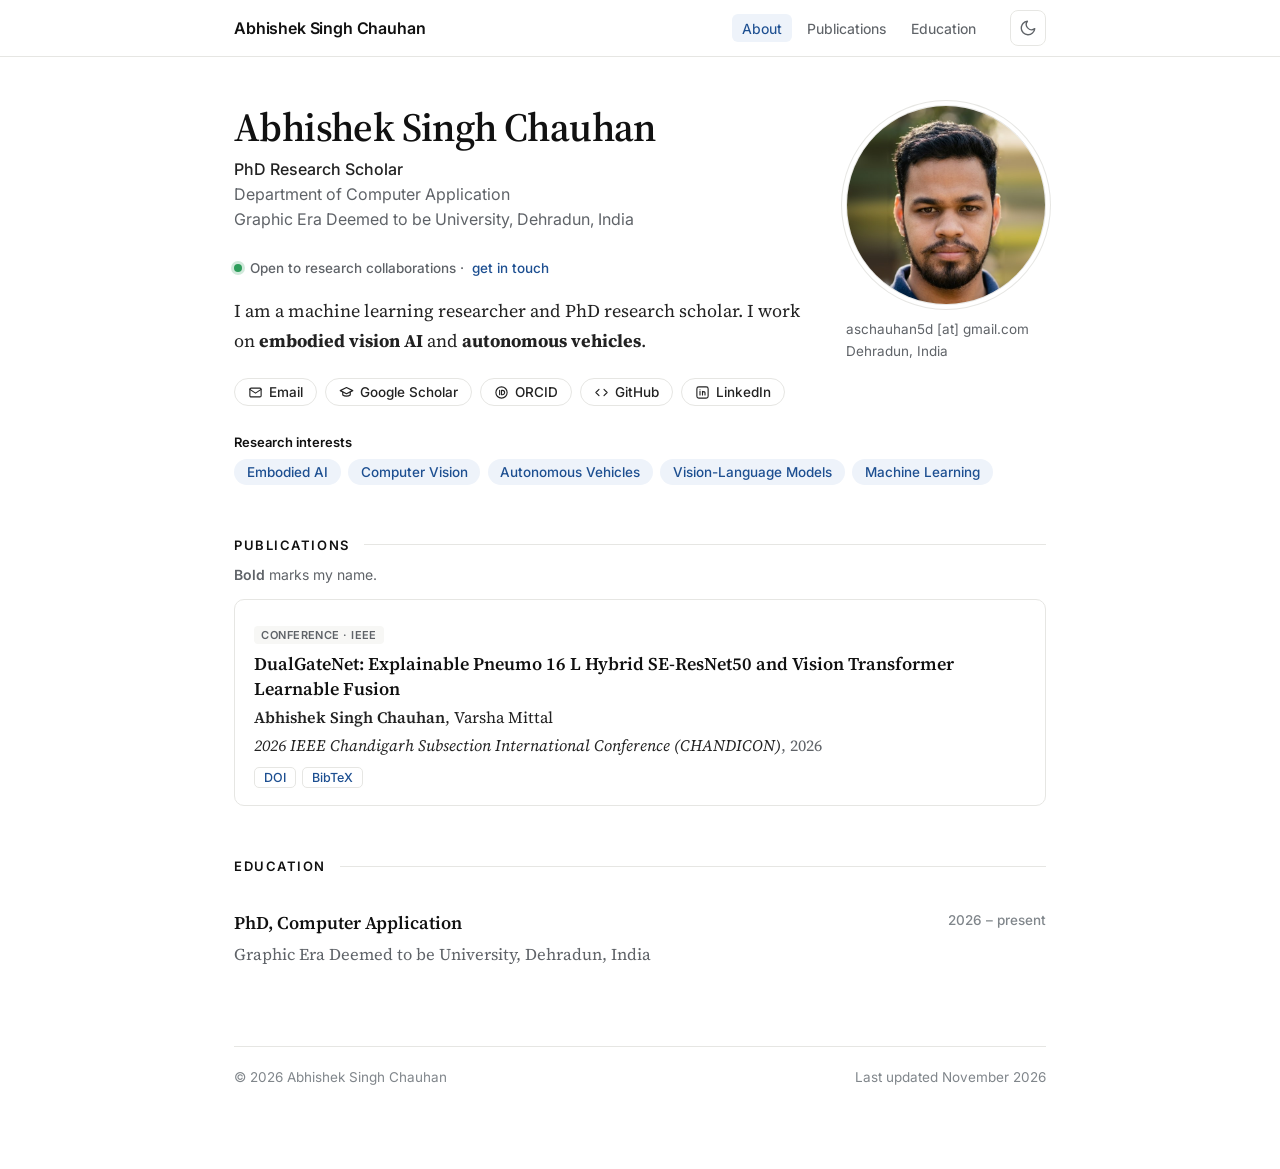
==== index.html @ 4e32f471 "Rebuild site" ====
<!DOCTYPE html>
<html lang="en">

<head>
  <meta charset="UTF-8" />
  <meta name="viewport" content="width=device-width, initial-scale=1.0" />
  <title>Abhishek Singh Chauhan — Machine Learning Researcher</title>
  <meta name="description"
    content="Abhishek Singh Chauhan is a research scholar and machine learning researcher at Graphic Era Deemed to be University, Dehradun, working on embodied vision AI and autonomous vehicles." />
  <meta name="author" content="Abhishek Singh Chauhan" />
  <link rel="canonical" href="https://aschauhan5d.github.io/" />
  <meta name="theme-color" content="#ffffff" media="(prefers-color-scheme: light)" />
  <meta name="theme-color" content="#121416" media="(prefers-color-scheme: dark)" />

  <meta property="og:type" content="profile" />
  <meta property="og:site_name" content="Abhishek Singh Chauhan" />
  <meta property="og:title" content="Abhishek Singh Chauhan — Machine Learning Researcher" />
  <meta property="og:description"
    content="Machine learning research on embodied vision AI and autonomous vehicles." />
  <meta property="og:url" content="https://aschauhan5d.github.io/" />
  <!-- OG_IMAGE:START --><meta property="og:image" content="https://aschauhan5d.github.io/assets/photo.jpg" /><!-- OG_IMAGE:END -->
  <meta name="twitter:card" content="summary" />

  <link rel="icon" href="assets/favicon.svg" type="image/svg+xml" />
  <link rel="preconnect" href="https://fonts.googleapis.com" />
  <link rel="preconnect" href="https://fonts.gstatic.com" crossorigin />
  <link
    href="https://fonts.googleapis.com/css2?family=Inter:wght@400;450;500;600&family=JetBrains+Mono:wght@400&family=Source+Serif+4:ital,opsz,wght@0,8..60,400;0,8..60,600;1,8..60,400&display=swap"
    rel="stylesheet" />
  <link rel="stylesheet" href="assets/style.css" />
  <script src="assets/theme.js"></script>

  <script type="application/ld+json">
  {
    "@context": "https://schema.org",
    "@type": "Person",
    "name": "Abhishek Singh Chauhan",
    "url": "https://aschauhan5d.github.io/",
    "email": "mailto:aschauhan5d@gmail.com",
    "jobTitle": "PhD Research Scholar",
    "affiliation": {
      "@type": "CollegeOrUniversity",
      "name": "Graphic Era Deemed to be University",
      "address": "Dehradun, Uttarakhand, India"
    },
    "knowsAbout": ["Embodied AI", "Computer Vision", "Autonomous Vehicles", "Vision-Language Models", "Vision Transformers", "Machine Learning"],
    "sameAs": [
      "https://github.com/aschauhan5d",
      "https://linkedin.com/in/aschauhan5d",
      "https://orcid.org/0009-0005-3507-6499",
      "https://scholar.google.com/citations?user=pySsaTEAAAAJ"
    ]
  }
  </script>
</head>

<body>
  <a class="skip" href="#main">Skip to content</a>

  <nav class="nav" aria-label="Sections">
    <div class="nav-inner">
      <a class="nav-name" href="#about">Abhishek Singh Chauhan</a>
      <div class="nav-links">
        <a href="#about" class="on">About</a>
        <a href="#news" hidden>News</a>
        <a href="#publications">Publications</a>
        <a href="#research" hidden>Research</a>
        <a href="#education">Education</a>
        <a href="#writing" hidden>Writing</a>
      </div>
      <button class="theme-toggle" id="theme-toggle" type="button" aria-label="Switch theme">
        <svg class="icon-moon" viewBox="0 0 24 24" fill="none" stroke="currentColor" stroke-width="1.8" stroke-linecap="round" stroke-linejoin="round" aria-hidden="true"><path d="M21 12.8A9 9 0 1 1 11.2 3a7 7 0 0 0 9.8 9.8z"/></svg>
        <svg class="icon-sun" viewBox="0 0 24 24" fill="none" stroke="currentColor" stroke-width="1.8" stroke-linecap="round" stroke-linejoin="round" aria-hidden="true"><circle cx="12" cy="12" r="4.2"/><path d="M12 2v2.2M12 19.8V22M4.2 4.2l1.6 1.6M18.2 18.2l1.6 1.6M2 12h2.2M19.8 12H22M4.2 19.8l1.6-1.6M18.2 5.8l1.6-1.6"/></svg>
      </button>
    </div>
  </nav>

  <main class="wrap" id="main">

    <!-- ═══════════ ABOUT ═══════════ -->
    <section id="about" style="margin-top:0" aria-label="About">
      <div class="profile">
        <div>
          <h1>Abhishek Singh Chauhan</h1>
          <p class="role"><strong>PhD Research Scholar</strong><br />
            Department of Computer Application<br />
            Graphic Era Deemed to be University, Dehradun, India</p>
          <p class="status"><span class="dot" aria-hidden="true"></span>Open to research collaborations · <a href="mailto:aschauhan5d@gmail.com">get in touch</a></p>

          <div class="bio">
            <p>I am a machine learning researcher and PhD research scholar. I work on
              <strong>embodied vision AI</strong> and <strong>autonomous vehicles</strong>.</p>
          </div>

          <div class="links">
            <a href="mailto:aschauhan5d@gmail.com"><svg viewBox="0 0 24 24" fill="none" stroke="currentColor" stroke-width="1.8" stroke-linecap="round" stroke-linejoin="round" aria-hidden="true"><rect x="3" y="5" width="18" height="14" rx="2"/><path d="m3 7 9 6 9-6"/></svg>Email</a>
            <!-- CV:START --><!-- CV:END -->
            <a href="https://scholar.google.com/citations?user=pySsaTEAAAAJ&amp;hl=en" target="_blank" rel="noopener"><svg viewBox="0 0 24 24" fill="none" stroke="currentColor" stroke-width="1.8" stroke-linecap="round" stroke-linejoin="round" aria-hidden="true"><path d="M2 9l10-5 10 5-10 5z"/><path d="M6 11v5c3 2.5 9 2.5 12 0v-5"/></svg>Google Scholar</a>
            <a href="https://orcid.org/0009-0005-3507-6499" target="_blank" rel="noopener"><svg viewBox="0 0 24 24" fill="none" stroke="currentColor" stroke-width="1.8" stroke-linecap="round" stroke-linejoin="round" aria-hidden="true"><circle cx="12" cy="12" r="9"/><path d="M9 8.5v7M12 8.5h1.5a3.5 3.5 0 0 1 0 7H12z"/></svg>ORCID</a>
            <a href="https://github.com/aschauhan5d" target="_blank" rel="noopener"><svg viewBox="0 0 24 24" fill="none" stroke="currentColor" stroke-width="1.8" stroke-linecap="round" stroke-linejoin="round" aria-hidden="true"><path d="m8 7-5 5 5 5M16 7l5 5-5 5"/></svg>GitHub</a>
            <a href="https://linkedin.com/in/aschauhan5d" target="_blank" rel="noopener"><svg viewBox="0 0 24 24" fill="none" stroke="currentColor" stroke-width="1.8" stroke-linecap="round" stroke-linejoin="round" aria-hidden="true"><rect x="3" y="3" width="18" height="18" rx="3"/><path d="M8 10v6M8 7.5v.01M12 16v-3.5a2 2 0 0 1 4 0V16M12 10v6"/></svg>LinkedIn</a>
          </div>
        </div>

        <aside class="profile-side">
          <!-- PHOTO:START --><img class="photo" src="assets/photo.jpg" alt="Photo of Abhishek Singh Chauhan" width="200" height="200" /><!-- PHOTO:END -->
          <p class="contact">aschauhan5d [at] gmail.com<br />Dehradun, India</p>
        </aside>
      </div>

      <div class="interests">
        <span class="interests-label">Research interests</span>
        <ul class="chips">
          <li>Embodied AI</li><li>Computer Vision</li><li>Autonomous Vehicles</li><li>Vision-Language Models</li><li>Machine Learning</li>
        </ul>
      </div>
    </section>

    <!-- ═══════════ NEWS ═══════════ -->
    <section id="news" hidden aria-labelledby="news-h">
      <h2 class="sec" id="news-h">News</h2>
      <ul class="news">
        <!-- NEWS:START -->
        <li><time></time><span>No news yet.</span></li>
        <!-- NEWS:END -->
      </ul>
    </section>

    <!-- ═══════════ PUBLICATIONS ═══════════ -->
    <section id="publications" aria-labelledby="pub-h">
      <h2 class="sec" id="pub-h">Publications</h2>
      <!-- PUBLICATIONS:START -->
      <p class="pub-note"><span class="me" style="font-weight:600">Bold</span> marks my name.</p>
      <article class="pub no-thumb">
        
        <div>
          <span class="pub-type">Conference · IEEE</span>
          <a class="pub-title" href="https://doi.org/10.1109/chandicon70877.2026.11767777" target="_blank" rel="noopener">DualGateNet: Explainable Pneumo 16 L Hybrid SE-ResNet50 and Vision Transformer Learnable Fusion</a>
          <div class="pub-authors"><span class="me">Abhishek Singh Chauhan</span>, Varsha Mittal</div>
          <div class="pub-venue"><em>2026 IEEE Chandigarh Subsection International Conference (CHANDICON)</em>, 2026</div>
          
          <div class="pub-links"><a href="https://doi.org/10.1109/chandicon70877.2026.11767777" target="_blank" rel="noopener">DOI</a><details><summary>BibTeX</summary><pre class="bibtex">@inproceedings{chauhan2026dualgatenet,
  title    = {{DualGateNet: Explainable Pneumo 16 L Hybrid SE-ResNet50 and Vision Transformer Learnable Fusion}},
  author   = {Abhishek Singh Chauhan and Varsha Mittal},
  booktitle= {2026 IEEE Chandigarh Subsection International Conference (CHANDICON)},
  year     = {2026},
  doi      = {10.1109/chandicon70877.2026.11767777}
}</pre></details></div>
        </div>
      </article>
      <!-- PUBLICATIONS:END -->
    </section>

    <!-- ═══════════ RESEARCH ═══════════ -->
    <section id="research" hidden aria-labelledby="research-h">
      <h2 class="sec" id="research-h">Research Projects</h2>
      <!-- RESEARCH:START --><!-- RESEARCH:END -->
    </section>

    <!-- ═══════════ EDUCATION ═══════════ -->
    <section id="education" aria-labelledby="edu-h">
      <h2 class="sec" id="edu-h">Education</h2>
      <div class="entry">
        <div class="entry-title">PhD, Computer Application</div>
        <div class="entry-when">2026 – present</div>
        <div class="entry-sub">Graphic Era Deemed to be University, Dehradun, India</div>
      </div>
      <!-- Add earlier degrees by copying the block above, e.g.
      <div class="entry">
        <div class="entry-title">MCA / M.Tech / B.Tech …</div>
        <div class="entry-when">2022 – 2024</div>
        <div class="entry-sub">University name, City</div>
      </div>
      -->
    </section>

    <!-- ═══════════ WRITING ═══════════ -->
    <section id="writing" hidden aria-labelledby="writing-h">
      <h2 class="sec" id="writing-h">Writing</h2>
      <ul class="posts">
        <!-- POSTS:START -->
        <li>No posts yet.</li>
        <!-- POSTS:END -->
      </ul>
    </section>

    <footer class="footer">
      <span>© <span id="year">2026</span> Abhishek Singh Chauhan</span>
      <span><!-- UPDATED:START -->Last updated November 2026<!-- UPDATED:END --></span>
    </footer>
  </main>

  <script>
    document.getElementById('year').textContent = new Date().getFullYear();
    const links = [...document.querySelectorAll('.nav-links a:not([hidden])')];
    const sections = links.map(a => document.querySelector(a.getAttribute('href')));
    function updateNav() {
      const y = window.scrollY + 90;
      let cur = 0;
      sections.forEach((s, i) => { if (s && y >= s.offsetTop) cur = i; });
      if (window.innerHeight + window.scrollY >= document.body.scrollHeight - 4) cur = sections.length - 1;
      links.forEach((a, i) => a.classList.toggle('on', i === cur));
    }
    window.addEventListener('scroll', updateNav, { passive: true });
    document.querySelectorAll('pre.bibtex').forEach(pre => {
      const b = document.createElement('button');
      b.type = 'button'; b.className = 'bib-copy'; b.textContent = 'Copy';
      const text = pre.textContent;
      b.onclick = () => {
        const done = () => { b.textContent = 'Copied ✓'; setTimeout(() => b.textContent = 'Copy', 1500); };
        if (navigator.clipboard) navigator.clipboard.writeText(text).then(done, () => {});
        else { const r = document.createRange(); r.selectNodeContents(pre); getSelection().removeAllRanges(); getSelection().addRange(r); document.execCommand('copy'); done(); }
      };
      pre.prepend(b);
    });
    updateNav();
  </script>
</body>

</html>
---- assets/style.css ----
/* ──────────────────────────────────────────────────────────
   Academic homepage — shared by the homepage and blog posts
   Serif reading text, sans-serif UI, one ink-blue accent.
   ────────────────────────────────────────────────────────── */

:root {
  --bg: #ffffff;
  --panel: #f7f7f5;
  --text: #222;
  --heading: #111;
  --muted: #5f6368;
  --faint: #80868b;
  --line: #e6e6e3;
  --accent: #1d4f91;
  --accent-hover: #0f3a73;
  --accent-soft: #eef3fa;
  --highlight: #fff8e1;
  --highlight-line: #f0d98a;
  --code-bg: #f6f7f8;
  --serif: 'Source Serif 4', 'Source Serif Pro', Georgia, 'Times New Roman', serif;
  --sans: 'Inter', system-ui, -apple-system, 'Segoe UI', Roboto, sans-serif;
  --mono: 'JetBrains Mono', ui-monospace, 'SF Mono', Menlo, monospace;
  --badge-fg: #9a4a00; --badge-bg: #fff1dc; --badge-line: #f3d3a6;
  --hl-keyword: #8b3fa8; --hl-string: #227a3c; --hl-number: #b4500f; --hl-title: #1d4f91; --hl-meta: #8a6d00;
  color-scheme: light;
}

@media (prefers-color-scheme: dark) {
  :root:not([data-theme="light"]) {
    --bg: #121416;
    --panel: #1a1d20;
    --text: #dcdfe3;
    --heading: #f3f4f6;
    --muted: #a3a9b0;
    --faint: #868d95;
    --line: #2a2e33;
    --accent: #8db6ec;
    --accent-hover: #b5d0f5;
    --accent-soft: #1a2433;
    --highlight: #2a2618;
    --highlight-line: #5c5130;
    --code-bg: #1a1d20;
    --badge-fg: #ffc98a; --badge-bg: #3a2810; --badge-line: #6a4a20;
    --hl-keyword: #d4a5ef; --hl-string: #9ad7a8; --hl-number: #f3ad7d; --hl-title: #8db6ec; --hl-meta: #e2cc75;
    color-scheme: dark;
  }
}
:root[data-theme="dark"] {
  --bg: #121416;
  --panel: #1a1d20;
  --text: #dcdfe3;
  --heading: #f3f4f6;
  --muted: #a3a9b0;
  --faint: #868d95;
  --line: #2a2e33;
  --accent: #8db6ec;
  --accent-hover: #b5d0f5;
  --accent-soft: #1a2433;
  --highlight: #2a2618;
  --highlight-line: #5c5130;
  --code-bg: #1a1d20;
  --badge-fg: #ffc98a; --badge-bg: #3a2810; --badge-line: #6a4a20;
  --hl-keyword: #d4a5ef; --hl-string: #9ad7a8; --hl-number: #f3ad7d; --hl-title: #8db6ec; --hl-meta: #e2cc75;
  color-scheme: dark;
}

* { box-sizing: border-box; margin: 0; padding: 0 }

html { overflow-x: clip; scroll-behavior: smooth; scroll-padding-top: 72px; -webkit-text-size-adjust: 100%; }

body {
  font-family: var(--serif);
  font-size: 18px;
  line-height: 1.65;
  color: var(--text);
  background: var(--bg);
  overflow-wrap: break-word;
  -webkit-font-smoothing: antialiased;
  text-rendering: optimizeLegibility;
}

a { color: var(--accent); text-decoration: none; }
a:hover { color: var(--accent-hover); text-decoration: underline; text-underline-offset: 3px; }

:focus-visible { outline: 2px solid var(--accent); outline-offset: 3px; border-radius: 3px; }

.skip {
  position: absolute; left: -999px; top: 0; z-index: 200;
  background: var(--accent); color: var(--bg); padding: .4rem .8rem;
  font: 500 13px var(--sans);
}
.skip:focus { left: .5rem; top: .5rem; }

/* ── NAV ── */
.nav {
  position: sticky; top: env(safe-area-inset-top, 0px); z-index: 100;
  background: color-mix(in srgb, var(--bg) 90%, transparent);
  backdrop-filter: saturate(1.5) blur(10px);
  -webkit-backdrop-filter: saturate(1.5) blur(10px);
  border-bottom: 1px solid var(--line);
}
.nav-inner {
  max-width: 860px; margin: 0 auto; padding: 0 1.5rem;
  height: 56px; display: flex; align-items: center; gap: 1.5rem;
}
.nav-name {
  font: 600 16px var(--sans); letter-spacing: -.01em;
  color: var(--heading); white-space: nowrap;
}
.nav-name:hover { color: var(--heading); text-decoration: none; }
.nav-links {
  display: flex; gap: .25rem; margin-left: auto;
  overflow-x: auto; scrollbar-width: none;
}
.nav-links::-webkit-scrollbar { display: none }
.nav-links a {
  font: 450 14px var(--sans); color: var(--muted);
  padding: .35rem .65rem; border-radius: 6px; white-space: nowrap;
  transition: color .15s, background .15s;
}
.nav-links a:hover { color: var(--heading); background: var(--panel); text-decoration: none; }
.nav-links a.on { color: var(--accent); background: var(--accent-soft); }

/* Theme switch */
.theme-toggle {
  flex-shrink: 0; display: grid; place-items: center;
  width: 36px; height: 36px; border-radius: 8px;
  border: 1px solid var(--line); background: transparent; color: var(--muted);
  cursor: pointer; transition: color .15s, border-color .15s, background .15s;
}
.theme-toggle:hover { color: var(--accent); border-color: var(--accent); background: var(--accent-soft); }
.theme-toggle svg { width: 18px; height: 18px; }
.theme-toggle .icon-sun { display: none; }
:root[data-theme="dark"] .theme-toggle .icon-sun { display: block; }
:root[data-theme="dark"] .theme-toggle .icon-moon { display: none; }
@media (prefers-color-scheme: dark) {
  :root:not([data-theme="light"]) .theme-toggle .icon-sun { display: block; }
  :root:not([data-theme="light"]) .theme-toggle .icon-moon { display: none; }
}

/* ── LAYOUT ── */
.wrap { max-width: 860px; margin: 0 auto; padding: 3rem 1.5rem 5rem; }
section { margin-top: 3.25rem; }

h2.sec {
  font: 600 13px var(--sans); letter-spacing: .12em; text-transform: uppercase;
  color: var(--heading);
  display: flex; align-items: center; gap: .9rem;
  margin-bottom: 1.25rem;
}
h2.sec::after { content: ""; flex: 1; height: 1px; background: var(--line); }

/* ── PROFILE ── */
.profile {
  display: grid; grid-template-columns: 1fr 200px; gap: 2.5rem; align-items: start;
}
.profile h1 {
  font-family: var(--serif); font-weight: 600; font-size: 40px;
  letter-spacing: -.015em; line-height: 1.1; color: var(--heading);
  margin-bottom: .5rem;
}
.role { font: 400 16px/1.55 var(--sans); color: var(--muted); margin-bottom: 1.25rem; }
.role strong { color: var(--text); font-weight: 500; }
.bio p { margin-bottom: .9rem; }
.bio p:last-child { margin-bottom: 0; }

.photo {
  box-shadow: 0 0 0 4px var(--bg), 0 0 0 5px var(--line);
  width: 200px; height: auto; aspect-ratio: 1 / 1; border-radius: 50%;
  object-fit: cover; display: block;
  background: var(--panel); border: 1px solid var(--line);
}
.photo-initials {
  display: grid; place-items: center;
  font: 500 54px var(--serif); color: var(--accent); background: var(--accent-soft);
}
.profile-side .contact {
  margin-top: .9rem; font: 400 13.5px/1.6 var(--sans); color: var(--muted);
  word-break: break-word;
}

.links {
  display: flex; flex-wrap: wrap; gap: .5rem; margin-top: 1.4rem;
}
.links a {
  display: inline-flex; align-items: center; gap: .4rem;
  font: 500 13.5px var(--sans); color: var(--text);
  border: 1px solid var(--line); border-radius: 999px;
  padding: .32rem .8rem; background: var(--bg);
  transition: border-color .15s, color .15s, background .15s;
}
.links a:hover { border-color: var(--accent); color: var(--accent); text-decoration: none; background: var(--accent-soft); }
.links svg { width: 15px; height: 15px; flex-shrink: 0; }

.interests { margin-top: 1.75rem; }
.interests-label { display: block; font: 600 13px var(--sans); color: var(--heading); margin-bottom: .55rem; }
.chips { list-style: none; display: flex; flex-wrap: wrap; gap: .45rem; }
.chips li {
  font: 500 13.5px var(--sans); color: var(--accent);
  background: var(--accent-soft); border-radius: 999px; padding: .3rem .8rem;
}
.status {
  display: inline-flex; align-items: center; gap: .5rem;
  font: 500 13.5px var(--sans); color: var(--muted);
  margin: -.35rem 0 1.25rem;
}
.status a { font-weight: 500; }
.status .dot { width: 8px; height: 8px; border-radius: 50%; background: #2e9d5b; box-shadow: 0 0 0 3px color-mix(in srgb, #2e9d5b 22%, transparent); }

/* ── NEWS ── */
.news { list-style: none; }
.news li {
  display: grid; grid-template-columns: 92px 1fr; gap: 1rem;
  padding: .45rem 0; font-size: 16.5px;
}
.news time { font: 500 13.5px/1.9 var(--sans); color: var(--faint); white-space: nowrap; }

/* ── PUBLICATIONS ── */
.pub-note { font: 400 14px var(--sans); color: var(--muted); margin: -.4rem 0 1rem; }
.pub {
  display: grid; grid-template-columns: 160px 1fr; gap: 1.4rem;
  padding: 1.1rem 1rem; margin: 0 -1rem; border-radius: 10px;
}
.pub.no-thumb { grid-template-columns: 1fr; }
.pub > *, .profile > *, .entry > * { min-width: 0; }   /* long text/code wraps instead of widening the page */
.pub.highlight { background: var(--highlight); }
.pub-thumb {
  width: 160px; aspect-ratio: 4 / 3; object-fit: cover; border-radius: 6px;
  border: 1px solid var(--line); background: var(--panel);
}
.pub-title { font-weight: 600; color: var(--heading); line-height: 1.4; display: block; }
a.pub-title:hover { color: var(--accent); }
.pub-authors { font-size: 16px; color: var(--text); margin-top: .15rem; }
.pub-authors .me { font-weight: 600; }
.pub-venue { font-size: 16px; color: var(--muted); margin-top: .1rem; }
.pub-venue em { color: var(--text); }
.badge {
  display: inline-block; vertical-align: 2px; margin-left: .35rem;
  font: 600 11px var(--sans); letter-spacing: .03em;
  color: var(--badge-fg); background: var(--badge-bg); border: 1px solid var(--badge-line);
  padding: .05rem .45rem; border-radius: 4px;
}
.pub-tldr { font-size: 15.5px; color: var(--muted); margin-top: .35rem; }
.pub-links { display: flex; flex-wrap: wrap; gap: .4rem; margin-top: .55rem; align-items: center; }
.pub-links a, .pub-links summary {
  font: 500 12.5px var(--sans); color: var(--accent);
  border: 1px solid var(--line); border-radius: 5px;
  padding: .12rem .55rem; cursor: pointer; list-style: none;
}
.pub-links summary::-webkit-details-marker { display: none }
.pub-links a:hover, .pub-links summary:hover { border-color: var(--accent); background: var(--accent-soft); text-decoration: none; }
.pub-links details { display: contents; }
.pub-links details[open] summary { background: var(--accent-soft); border-color: var(--accent); }
.bibtex {
  position: relative;
  flex-basis: 100%; margin-top: .3rem;
  font: 12.5px/1.55 var(--mono); white-space: pre-wrap; overflow-wrap: anywhere;
  max-width: 100%; overflow-x: auto;
  background: var(--code-bg); border: 1px solid var(--line); border-radius: 6px;
  padding: .8rem 1rem; color: var(--text);
}

.empty-card {
  border: 1px dashed var(--line); border-radius: 10px;
  padding: 1.1rem 1.25rem; font: 400 15px/1.6 var(--sans); color: var(--muted);
}

/* ── RESEARCH / EDUCATION ── */
.entry {
  display: grid; grid-template-columns: 1fr auto; gap: .25rem 1.5rem;
  padding: .85rem 0; border-bottom: 1px solid var(--line);
}
.entry:last-child { border-bottom: none; }
.entry-title { font-weight: 600; color: var(--heading); }
.entry-when { font: 500 13.5px/1.9 var(--sans); color: var(--faint); white-space: nowrap; text-align: right; }
.entry-sub { grid-column: 1 / -1; color: var(--muted); font-size: 16.5px; }
.entry-tags { grid-column: 1 / -1; display: flex; flex-wrap: wrap; gap: .35rem; margin-top: .3rem; }
.tag {
  font: 500 12px var(--sans); color: var(--muted);
  background: var(--panel); border-radius: 4px; padding: .1rem .5rem;
}

/* ── WRITING ── */
.posts { list-style: none; }
.posts li { padding: .7rem 0; border-bottom: 1px solid var(--line); }
.posts li:last-child { border-bottom: none; }
.post-link { font-weight: 600; color: var(--heading); }
.post-link:hover { color: var(--accent); }
.post-meta { font: 400 13.5px var(--sans); color: var(--faint); margin-top: .1rem; }
.post-excerpt { font-size: 16px; color: var(--muted); margin-top: .2rem; }

/* ── FOOTER ── */
.footer {
  margin-top: 4rem; padding-top: 1.25rem; border-top: 1px solid var(--line);
  font: 400 13.5px/1.6 var(--sans); color: var(--faint);
  display: flex; justify-content: space-between; flex-wrap: wrap; gap: .4rem 1.5rem;
}
.footer a { color: var(--muted); }

/* ── BLOG POST PAGE ── */
.post-wrap { max-width: 720px; }
.back { font: 500 14px var(--sans); display: inline-block; margin-bottom: 2rem; }
.post-header { margin-bottom: 2.25rem; padding-bottom: 1.5rem; border-bottom: 1px solid var(--line); }
.post-header h1 {
  font: 600 36px/1.15 var(--serif); letter-spacing: -.015em; color: var(--heading);
  margin-bottom: .75rem;
}
.post-header .post-meta { font-size: 14px; }

.post-body { font-size: 19px; line-height: 1.75; overflow-wrap: break-word; }
.post-body > :first-child { margin-top: 0 }
.post-body h1, .post-body h2, .post-body h3, .post-body h4 {
  font-family: var(--sans); color: var(--heading); font-weight: 600;
  line-height: 1.3; letter-spacing: -.01em;
}
.post-body h1 { font-size: 26px; margin: 3rem 0 1rem; }
.post-body h2 { font-size: 22px; margin: 2.5rem 0 .8rem; }
.post-body h3 { font-size: 18px; margin: 2rem 0 .6rem; }
.post-body p { margin-bottom: 1.2rem }
.post-body a { text-decoration: underline; text-underline-offset: 3px; text-decoration-color: color-mix(in srgb, var(--accent) 40%, transparent); }
.post-body ul, .post-body ol { padding-left: 1.5rem; margin-bottom: 1.2rem }
.post-body li { margin-bottom: .35rem }
.post-body strong { font-weight: 600; color: var(--heading) }
.post-body blockquote {
  border-left: 3px solid var(--accent); padding: .2rem 0 .2rem 1.1rem; margin: 1.5rem 0;
  color: var(--muted); font-style: italic;
}
.post-body hr { border: none; border-top: 1px solid var(--line); margin: 2.5rem 0 }
.post-body img { max-width: 100%; height: auto; display: block; margin: 1.75rem auto; border-radius: 6px; }
.post-body table {
  width: 100%; border-collapse: collapse; margin: 1.5rem 0;
  font: 15px var(--sans); display: block; overflow-x: auto;
}
.post-body th, .post-body td { border-bottom: 1px solid var(--line); padding: .5rem .75rem; text-align: left; }
.post-body th { font-weight: 600; color: var(--heading) }
.post-body code {
  font-family: var(--mono); font-size: .8em;
  background: var(--code-bg); border: 1px solid var(--line);
  padding: .08em .35em; border-radius: 4px;
}
.post-body pre {
  position: relative; background: var(--code-bg); border: 1px solid var(--line);
  padding: 1rem 1.25rem; overflow-x: auto; margin: 1.5rem 0; border-radius: 8px; line-height: 1.6;
}
.post-body pre code { background: none; border: 0; padding: 0; font-size: 13.5px; color: var(--text); }

.copy-btn {
  position: absolute; top: .5rem; right: .5rem;
  font: 500 11.5px var(--sans); background: var(--bg); color: var(--muted);
  border: 1px solid var(--line); border-radius: 5px; padding: .15rem .55rem; cursor: pointer;
  opacity: 0; transition: opacity .15s, color .15s;
}
.post-body pre:hover .copy-btn, .copy-btn:focus-visible { opacity: 1 }
.copy-btn:hover { color: var(--accent) }
@media (hover: none) { .copy-btn { opacity: 1 } }

.post-nav { display: grid; grid-template-columns: 1fr 1fr; gap: 1rem; margin-top: 3rem; }
.post-nav a {
  display: block; border: 1px solid var(--line); border-radius: 10px; padding: .9rem 1rem;
  font-weight: 600; color: var(--heading); line-height: 1.4;
}
.post-nav a:hover { border-color: var(--accent); text-decoration: none; color: var(--accent); }
.post-nav small { display: block; font: 500 12px var(--sans); color: var(--faint); margin-bottom: .2rem; letter-spacing: .03em; text-transform: uppercase; }
.post-nav .next { text-align: right; grid-column: 2; }

/* Syntax highlighting (highlight.js) */
.hljs-keyword, .hljs-built_in, .hljs-selector-tag { color: var(--hl-keyword) }
.hljs-string, .hljs-attr { color: var(--hl-string) }
.hljs-number, .hljs-literal { color: var(--hl-number) }
.hljs-comment { color: var(--faint); font-style: italic }
.hljs-title, .hljs-title.class_, .hljs-title.function_ { color: var(--hl-title) }
.hljs-meta { color: var(--hl-meta) }

/* ── RESPONSIVE ── */
@media (max-width: 680px) {
  body { font-size: 17px; }
  .wrap { padding: 2rem 1rem 4rem; }
  .nav-inner { padding: 0 1rem; gap: .75rem; }
  .nav-name { display: none; }
  .nav-links { margin-left: -.5rem; }
  .nav-links a { font-size: 13.5px; padding: .35rem .55rem; }
  .nav-links { min-width: 0; }
  .theme-toggle { margin-left: auto; }
  .bibtex { font-size: 11.5px; padding: .7rem .8rem; }
  .pub { margin: 0 -.5rem; padding: 1rem .5rem; }
  .profile { grid-template-columns: 1fr; gap: 1.25rem; }
  .profile-side { order: -1; display: flex; align-items: center; gap: 1rem; }
  .photo { width: 104px; height: 104px; flex-shrink: 0; border-radius: 50%; }
  .photo-initials { font-size: 34px; }
  .profile-side .contact { margin-top: 0; font-size: 13px; }
  .profile h1 { font-size: 31px; }
  .news li { grid-template-columns: 1fr; gap: 0; padding: .55rem 0; }
  .news time { line-height: 1.5; }
  .pub { grid-template-columns: 1fr; gap: .8rem; }
  .pub-thumb { width: 100%; max-width: 320px; }
  .entry { grid-template-columns: 1fr; }
  .entry-when { text-align: left; grid-row: 1; }
  .post-header h1 { font-size: 29px; }
  .post-body { font-size: 17.5px; }
  .post-nav { grid-template-columns: 1fr; }
  .post-nav .next { grid-column: 1; }
}

@media (prefers-reduced-motion: reduce) {
  html { scroll-behavior: auto }
  * { transition: none !important }
}

@media print {
  .theme-toggle, .bib-copy, .status,
  .nav, .skip, .links svg, .copy-btn { display: none !important; }
  body { font-size: 11pt; }
  .news { max-height: none; overflow: visible; }
  a { color: inherit; }
}

[hidden] { display: none !important; }

.bib-copy {
  position: absolute; top: .45rem; right: .45rem;
  font: 500 11.5px var(--sans); color: var(--accent);
  background: var(--bg); border: 1px solid var(--line); border-radius: 5px;
  padding: .15rem .55rem; cursor: pointer;
}
.bib-copy:hover { border-color: var(--accent); }
.pub { border: 1px solid var(--line); margin: 0; padding: 1.1rem 1.2rem; }
.pub + .pub { margin-top: .8rem; }
.pub-type {
  display: inline-block; font: 600 11px var(--sans); letter-spacing: .04em; text-transform: uppercase;
  color: var(--muted); background: var(--panel); border-radius: 4px; padding: .1rem .45rem; margin-bottom: .45rem;
}
@media (max-width: 680px) {
  .pub { margin: 0; padding: 1rem; }
}
.pub-links .bibtex { padding-top: 2.3rem; }
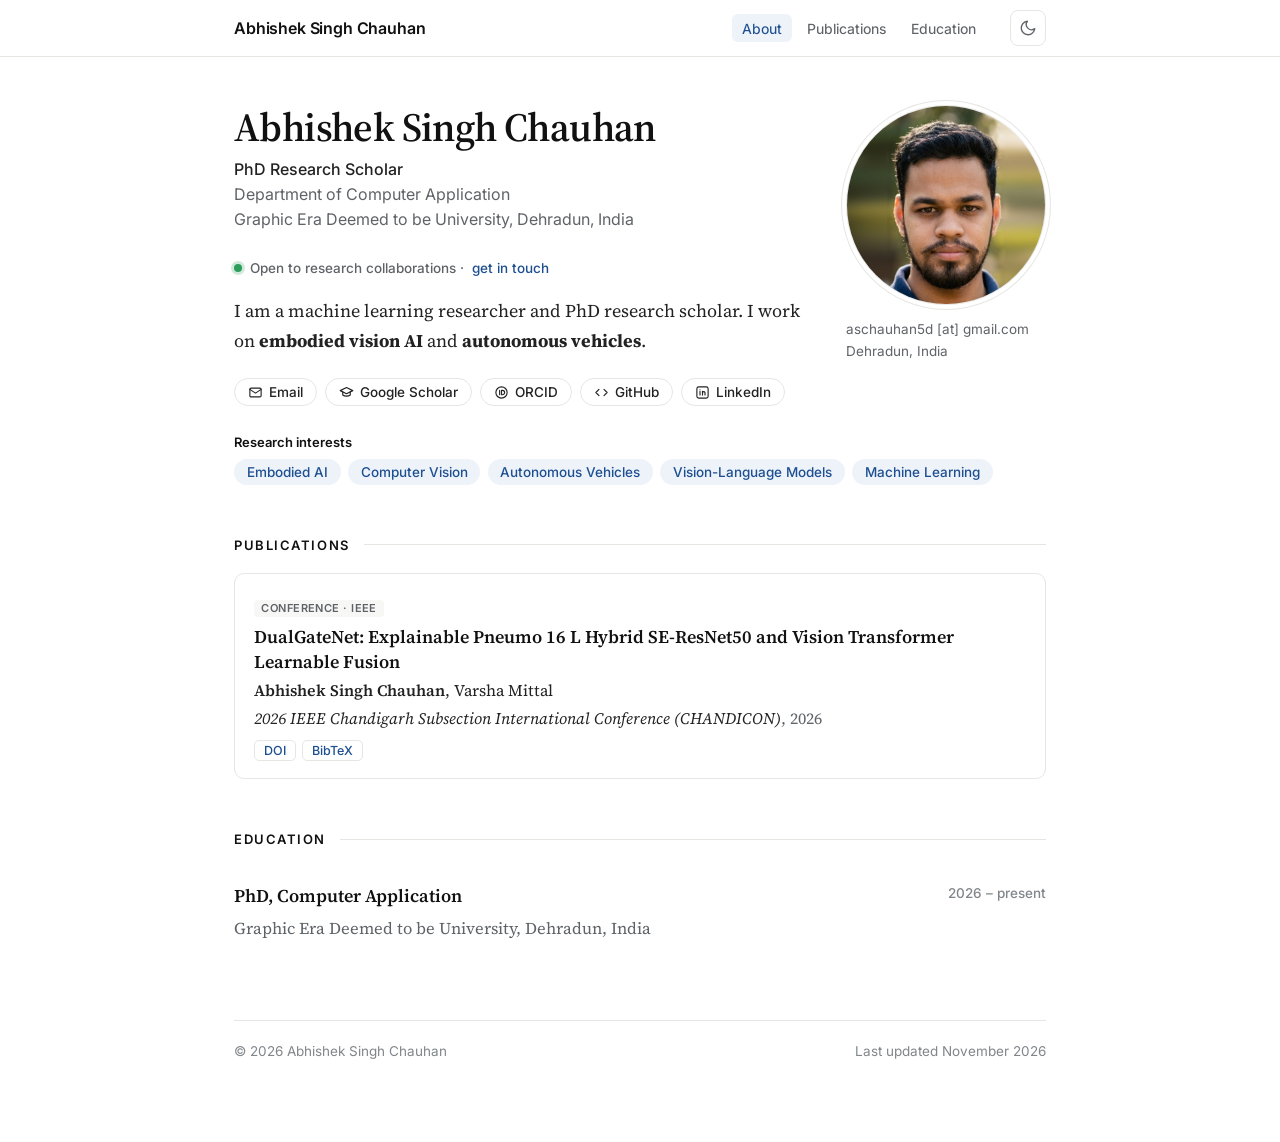
==== commit 4844ecb6: "Rebuild site" ====
--- a/index.html
+++ b/index.html
@@ -130,7 +130,6 @@
     <section id="publications" aria-labelledby="pub-h">
       <h2 class="sec" id="pub-h">Publications</h2>
       <!-- PUBLICATIONS:START -->
-      <p class="pub-note"><span class="me" style="font-weight:600">Bold</span> marks my name.</p>
       <article class="pub no-thumb">
         
         <div>
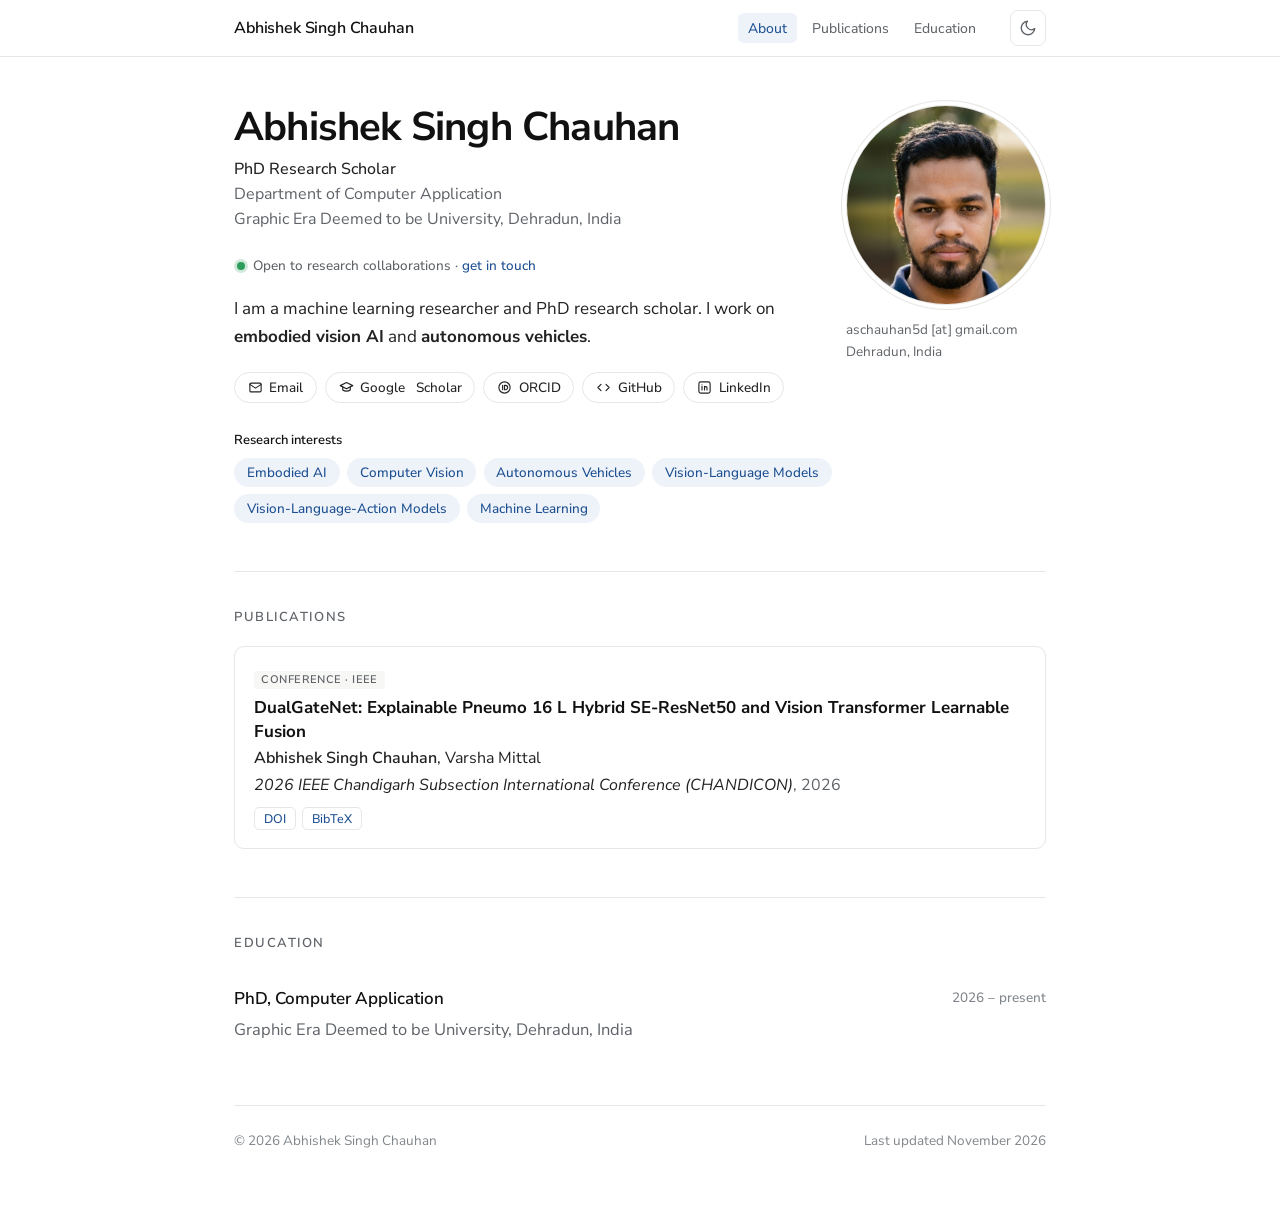
==== commit 368a04f8: "Rebuild site" ====
--- a/index.html
+++ b/index.html
@@ -1,5 +1,5 @@
 <!DOCTYPE html>
-<html lang="en">
+<html lang="en" data-theme="light">
 
 <head>
   <meta charset="UTF-8" />
@@ -25,7 +25,7 @@
   <link rel="preconnect" href="https://fonts.googleapis.com" />
   <link rel="preconnect" href="https://fonts.gstatic.com" crossorigin />
   <link
-    href="https://fonts.googleapis.com/css2?family=Inter:wght@400;450;500;600&family=JetBrains+Mono:wght@400&family=Source+Serif+4:ital,opsz,wght@0,8..60,400;0,8..60,600;1,8..60,400&display=swap"
+    href="https://fonts.googleapis.com/css2?family=Nunito+Sans:ital,opsz,wght@0,6..12,300..800;1,6..12,400&family=JetBrains+Mono:wght@400&display=swap"
     rel="stylesheet" />
   <link rel="stylesheet" href="assets/style.css" />
   <script src="assets/theme.js"></script>
@@ -43,7 +43,7 @@
       "name": "Graphic Era Deemed to be University",
       "address": "Dehradun, Uttarakhand, India"
     },
-    "knowsAbout": ["Embodied AI", "Computer Vision", "Autonomous Vehicles", "Vision-Language Models", "Vision Transformers", "Machine Learning"],
+    "knowsAbout": ["Embodied AI", "Computer Vision", "Autonomous Vehicles", "Vision-Language Models", "Vision-Language-Action Models", "Vision Transformers", "Machine Learning"],
     "sameAs": [
       "https://github.com/aschauhan5d",
       "https://linkedin.com/in/aschauhan5d",
@@ -85,7 +85,7 @@
           <p class="role"><strong>PhD Research Scholar</strong><br />
             Department of Computer Application<br />
             Graphic Era Deemed to be University, Dehradun, India</p>
-          <p class="status"><span class="dot" aria-hidden="true"></span>Open to research collaborations · <a href="mailto:aschauhan5d@gmail.com">get in touch</a></p>
+          <p class="status"><span class="dot" aria-hidden="true"></span><span>Open to research collaborations · <a href="mailto:aschauhan5d@gmail.com">get in touch</a></span></p>
 
           <div class="bio">
             <p>I am a machine learning researcher and PhD research scholar. I work on
@@ -95,7 +95,7 @@
           <div class="links">
             <a href="mailto:aschauhan5d@gmail.com"><svg viewBox="0 0 24 24" fill="none" stroke="currentColor" stroke-width="1.8" stroke-linecap="round" stroke-linejoin="round" aria-hidden="true"><rect x="3" y="5" width="18" height="14" rx="2"/><path d="m3 7 9 6 9-6"/></svg>Email</a>
             <!-- CV:START --><!-- CV:END -->
-            <a href="https://scholar.google.com/citations?user=pySsaTEAAAAJ&amp;hl=en" target="_blank" rel="noopener"><svg viewBox="0 0 24 24" fill="none" stroke="currentColor" stroke-width="1.8" stroke-linecap="round" stroke-linejoin="round" aria-hidden="true"><path d="M2 9l10-5 10 5-10 5z"/><path d="M6 11v5c3 2.5 9 2.5 12 0v-5"/></svg>Google Scholar</a>
+            <a href="https://scholar.google.com/citations?user=pySsaTEAAAAJ&amp;hl=en" target="_blank" rel="noopener"><svg viewBox="0 0 24 24" fill="none" stroke="currentColor" stroke-width="1.8" stroke-linecap="round" stroke-linejoin="round" aria-hidden="true"><path d="M2 9l10-5 10 5-10 5z"/><path d="M6 11v5c3 2.5 9 2.5 12 0v-5"/></svg><span class="long">Google&nbsp;</span>Scholar</a>
             <a href="https://orcid.org/0009-0005-3507-6499" target="_blank" rel="noopener"><svg viewBox="0 0 24 24" fill="none" stroke="currentColor" stroke-width="1.8" stroke-linecap="round" stroke-linejoin="round" aria-hidden="true"><circle cx="12" cy="12" r="9"/><path d="M9 8.5v7M12 8.5h1.5a3.5 3.5 0 0 1 0 7H12z"/></svg>ORCID</a>
             <a href="https://github.com/aschauhan5d" target="_blank" rel="noopener"><svg viewBox="0 0 24 24" fill="none" stroke="currentColor" stroke-width="1.8" stroke-linecap="round" stroke-linejoin="round" aria-hidden="true"><path d="m8 7-5 5 5 5M16 7l5 5-5 5"/></svg>GitHub</a>
             <a href="https://linkedin.com/in/aschauhan5d" target="_blank" rel="noopener"><svg viewBox="0 0 24 24" fill="none" stroke="currentColor" stroke-width="1.8" stroke-linecap="round" stroke-linejoin="round" aria-hidden="true"><rect x="3" y="3" width="18" height="18" rx="3"/><path d="M8 10v6M8 7.5v.01M12 16v-3.5a2 2 0 0 1 4 0V16M12 10v6"/></svg>LinkedIn</a>
@@ -111,7 +111,7 @@
       <div class="interests">
         <span class="interests-label">Research interests</span>
         <ul class="chips">
-          <li>Embodied AI</li><li>Computer Vision</li><li>Autonomous Vehicles</li><li>Vision-Language Models</li><li>Machine Learning</li>
+          <li>Embodied AI</li><li>Computer Vision</li><li>Autonomous Vehicles</li><li>Vision-Language Models</li><li>Vision-Language-Action Models</li><li>Machine Learning</li>
         </ul>
       </div>
     </section>
--- a/assets/style.css
+++ b/assets/style.css
@@ -17,8 +17,8 @@
   --highlight: #fff8e1;
   --highlight-line: #f0d98a;
   --code-bg: #f6f7f8;
-  --serif: 'Source Serif 4', 'Source Serif Pro', Georgia, 'Times New Roman', serif;
-  --sans: 'Inter', system-ui, -apple-system, 'Segoe UI', Roboto, sans-serif;
+  --serif: 'Avenir Next', Avenir, 'Nunito Sans', 'Helvetica Neue', Helvetica, Arial, sans-serif;   /* same font as the Y Combinator site (Avenir); Nunito Sans where Avenir isn't installed */
+  --sans: 'Avenir Next', Avenir, 'Nunito Sans', 'Helvetica Neue', Helvetica, Arial, sans-serif;
   --mono: 'JetBrains Mono', ui-monospace, 'SF Mono', Menlo, monospace;
   --badge-fg: #9a4a00; --badge-bg: #fff1dc; --badge-line: #f3d3a6;
   --hl-keyword: #8b3fa8; --hl-string: #227a3c; --hl-number: #b4500f; --hl-title: #1d4f91; --hl-meta: #8a6d00;
@@ -70,8 +70,8 @@
 
 body {
   font-family: var(--serif);
-  font-size: 18px;
-  line-height: 1.65;
+  font-size: 17px;
+  line-height: 1.6;
   color: var(--text);
   background: var(--bg);
   overflow-wrap: break-word;
@@ -140,7 +140,8 @@
 
 /* ── LAYOUT ── */
 .wrap { max-width: 860px; margin: 0 auto; padding: 3rem 1.5rem 5rem; }
-section { margin-top: 3.25rem; }
+section { margin-top: 3rem; padding-top: 2.25rem; border-top: 1px solid var(--line); }
+section#about { border-top: 0; padding-top: 0; margin-top: 0; }
 
 h2.sec {
   font: 600 13px var(--sans); letter-spacing: .12em; text-transform: uppercase;
@@ -148,15 +149,15 @@
   display: flex; align-items: center; gap: .9rem;
   margin-bottom: 1.25rem;
 }
-h2.sec::after { content: ""; flex: 1; height: 1px; background: var(--line); }
+h2.sec { color: var(--muted); }
 
 /* ── PROFILE ── */
 .profile {
   display: grid; grid-template-columns: 1fr 200px; gap: 2.5rem; align-items: start;
 }
 .profile h1 {
-  font-family: var(--serif); font-weight: 600; font-size: 40px;
-  letter-spacing: -.015em; line-height: 1.1; color: var(--heading);
+  font-family: var(--serif); font-weight: 700; font-size: 40px;
+  letter-spacing: -.02em; line-height: 1.1; color: var(--heading);
   margin-bottom: .5rem;
 }
 .role { font: 400 16px/1.55 var(--sans); color: var(--muted); margin-bottom: 1.25rem; }
@@ -204,8 +205,11 @@
   font: 500 13.5px var(--sans); color: var(--muted);
   margin: -.35rem 0 1.25rem;
 }
-.status a { font-weight: 500; }
-.status .dot { width: 8px; height: 8px; border-radius: 50%; background: #2e9d5b; box-shadow: 0 0 0 3px color-mix(in srgb, #2e9d5b 22%, transparent); }
+.status { align-items: baseline; }
+.status a { font-weight: 500; white-space: nowrap; }
+.status .dot { align-self: center; }
+.status:has(> span:nth-child(2)) .dot { align-self: flex-start; margin-top: .45em; }
+.status .dot { flex-shrink: 0; margin-left: 3px; width: 8px; height: 8px; border-radius: 50%; background: #2e9d5b; box-shadow: 0 0 0 3px color-mix(in srgb, #2e9d5b 22%, transparent); }
 
 /* ── NEWS ── */
 .news { list-style: none; }
@@ -228,7 +232,7 @@
   width: 160px; aspect-ratio: 4 / 3; object-fit: cover; border-radius: 6px;
   border: 1px solid var(--line); background: var(--panel);
 }
-.pub-title { font-weight: 600; color: var(--heading); line-height: 1.4; display: block; }
+.pub-title { font-weight: 700; color: var(--heading); line-height: 1.4; display: block; }
 a.pub-title:hover { color: var(--accent); }
 .pub-authors { font-size: 16px; color: var(--text); margin-top: .15rem; }
 .pub-authors .me { font-weight: 600; }
@@ -291,7 +295,7 @@
 
 /* ── FOOTER ── */
 .footer {
-  margin-top: 4rem; padding-top: 1.25rem; border-top: 1px solid var(--line);
+  margin-top: 3rem; padding-top: 1.5rem; border-top: 1px solid var(--line);
   font: 400 13.5px/1.6 var(--sans); color: var(--faint);
   display: flex; justify-content: space-between; flex-wrap: wrap; gap: .4rem 1.5rem;
 }
@@ -433,3 +437,55 @@
   .pub { margin: 0; padding: 1rem; }
 }
 .pub-links .bibtex { padding-top: 2.3rem; }
+
+/* ── MOBILE LAYOUT (one 16px gutter, everything on the same left edge) ── */
+@media (max-width: 680px) {
+  .nav-links { margin-left: 0; }
+  .wrap { padding: 1.75rem 1rem 3.5rem; }
+
+  .profile {
+    grid-template-columns: 76px 1fr; column-gap: 1rem; row-gap: 0;
+    align-items: center;
+  }
+  .profile > div { display: contents; }
+  .profile-side { grid-column: 1; grid-row: 1; order: 0; display: block; }
+  .profile-side .contact { display: none; }          /* email is in the buttons, city is in the role */
+  .photo { width: 76px; height: 76px; box-shadow: 0 0 0 3px var(--bg), 0 0 0 4px var(--line); }
+  .profile h1 { grid-column: 2; grid-row: 1; font-size: 26px; line-height: 1.15; margin: 0; }
+  .profile > div > :not(h1) { grid-column: 1 / -1; }
+  .role { margin: 1.1rem 0 .9rem; font-size: 15px; }
+  .status { margin: 0 0 1rem; font-size: 13.5px; }
+  .bio { font-size: 16.5px; }
+
+  .links { display: grid; grid-template-columns: repeat(6, 1fr); gap: .5rem; margin-top: 1.25rem; }
+  .links a { grid-column: span 2; }
+  .links a:first-child:nth-last-child(5) ~ a:nth-last-child(-n+2),
+  .links a:first-child:nth-last-child(2), .links a:first-child:nth-last-child(2) ~ a { grid-column: span 3; }   /* 5 buttons: 3 on top, 2 wider below */
+  .links a { justify-content: center; padding: .5rem .4rem; border-radius: 10px; }
+  .links .long { display: none; }
+
+  .interests { margin-top: 1.5rem; }
+  section { margin-top: 2.25rem; padding-top: 1.75rem; }
+  h2.sec { margin-bottom: 1rem; }
+  .pub { padding: 1rem; }
+  .footer { margin-top: 2.5rem; }
+}
+
+/* ── Variant B: centered profile card on phones ── */
+@media (max-width: 680px) {
+  .profile { grid-template-columns: 1fr; justify-items: center; text-align: center; }
+  .profile-side { grid-column: 1; grid-row: 1; }
+  .photo { width: 112px; height: 112px; }
+  .profile h1 { grid-column: 1; grid-row: 2; font-size: 28px; margin-top: 1rem; }
+  .role { margin: .6rem 0 .9rem; }
+  .status { justify-content: center; }
+  .links { width: 100%; }
+  .interests { text-align: center; }
+  .chips { justify-content: center; }
+}
+@media (max-width: 680px) {
+  .status { display: block; text-align: center; }
+  .status .dot, .status:has(> span:nth-child(2)) .dot {
+    display: inline-block; vertical-align: .08em; margin: 0 .45rem 0 0;
+  }
+}
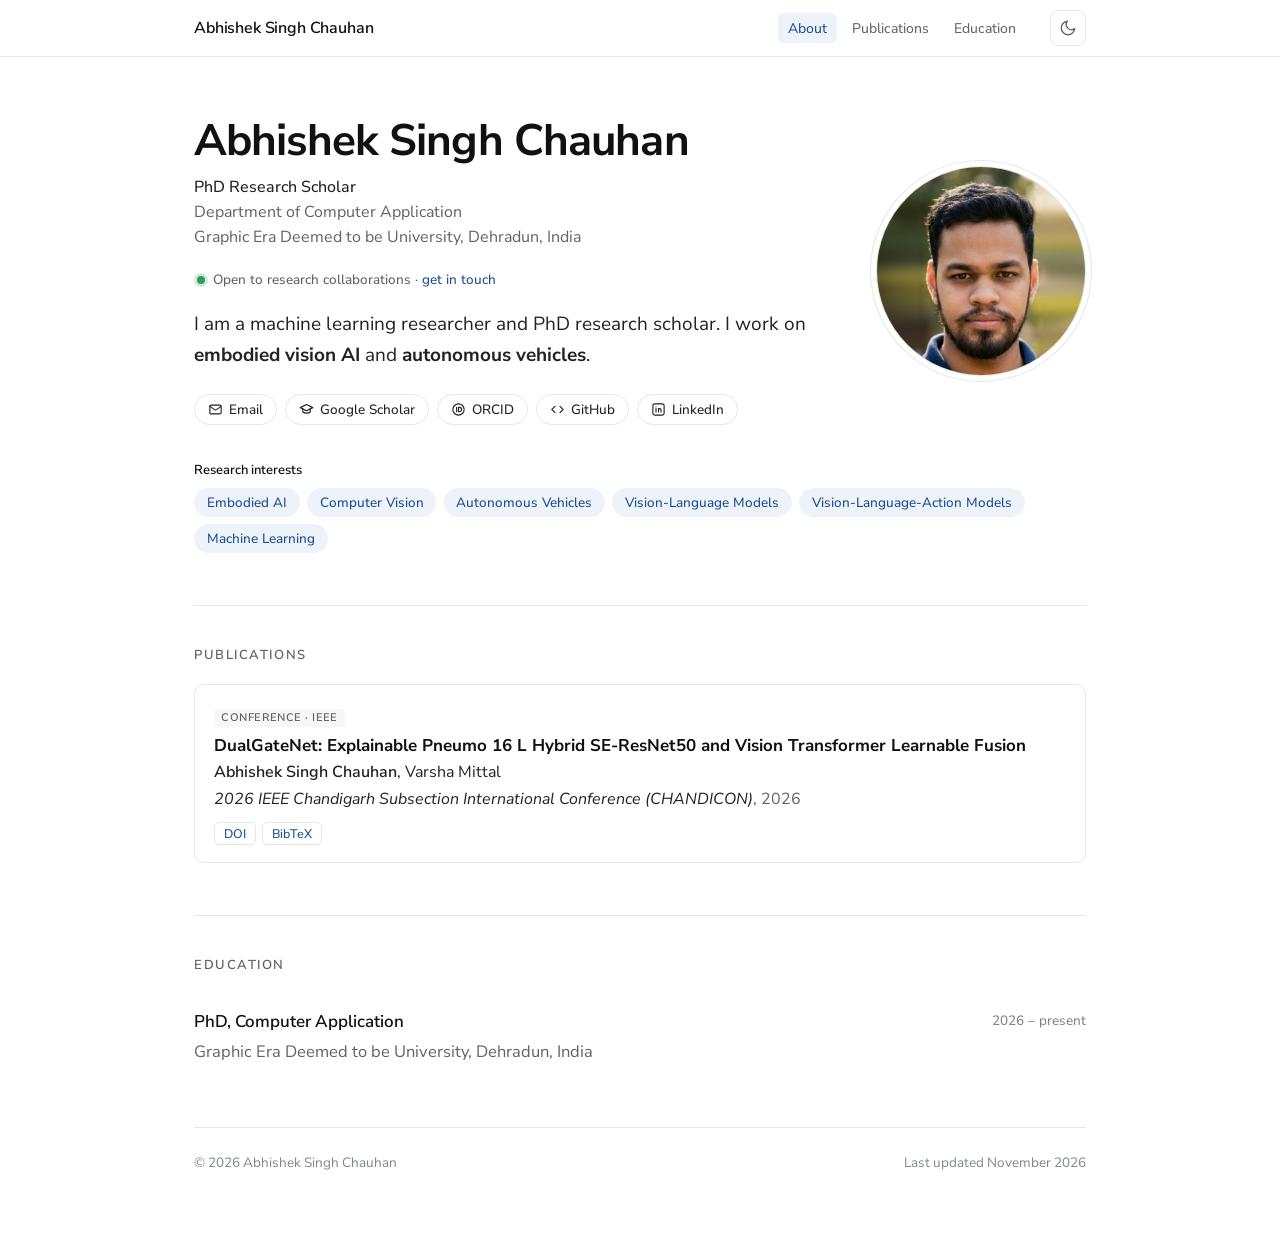
==== commit fdba6e60: "Rebuild site" ====
--- a/index.html
+++ b/index.html
@@ -95,7 +95,7 @@
           <div class="links">
             <a href="mailto:aschauhan5d@gmail.com"><svg viewBox="0 0 24 24" fill="none" stroke="currentColor" stroke-width="1.8" stroke-linecap="round" stroke-linejoin="round" aria-hidden="true"><rect x="3" y="5" width="18" height="14" rx="2"/><path d="m3 7 9 6 9-6"/></svg>Email</a>
             <!-- CV:START --><!-- CV:END -->
-            <a href="https://scholar.google.com/citations?user=pySsaTEAAAAJ&amp;hl=en" target="_blank" rel="noopener"><svg viewBox="0 0 24 24" fill="none" stroke="currentColor" stroke-width="1.8" stroke-linecap="round" stroke-linejoin="round" aria-hidden="true"><path d="M2 9l10-5 10 5-10 5z"/><path d="M6 11v5c3 2.5 9 2.5 12 0v-5"/></svg><span class="long">Google&nbsp;</span>Scholar</a>
+            <a href="https://scholar.google.com/citations?user=pySsaTEAAAAJ&amp;hl=en" target="_blank" rel="noopener"><svg viewBox="0 0 24 24" fill="none" stroke="currentColor" stroke-width="1.8" stroke-linecap="round" stroke-linejoin="round" aria-hidden="true"><path d="M2 9l10-5 10 5-10 5z"/><path d="M6 11v5c3 2.5 9 2.5 12 0v-5"/></svg><span><span class="long">Google </span>Scholar</span></a>
             <a href="https://orcid.org/0009-0005-3507-6499" target="_blank" rel="noopener"><svg viewBox="0 0 24 24" fill="none" stroke="currentColor" stroke-width="1.8" stroke-linecap="round" stroke-linejoin="round" aria-hidden="true"><circle cx="12" cy="12" r="9"/><path d="M9 8.5v7M12 8.5h1.5a3.5 3.5 0 0 1 0 7H12z"/></svg>ORCID</a>
             <a href="https://github.com/aschauhan5d" target="_blank" rel="noopener"><svg viewBox="0 0 24 24" fill="none" stroke="currentColor" stroke-width="1.8" stroke-linecap="round" stroke-linejoin="round" aria-hidden="true"><path d="m8 7-5 5 5 5M16 7l5 5-5 5"/></svg>GitHub</a>
             <a href="https://linkedin.com/in/aschauhan5d" target="_blank" rel="noopener"><svg viewBox="0 0 24 24" fill="none" stroke="currentColor" stroke-width="1.8" stroke-linecap="round" stroke-linejoin="round" aria-hidden="true"><rect x="3" y="3" width="18" height="18" rx="3"/><path d="M8 10v6M8 7.5v.01M12 16v-3.5a2 2 0 0 1 4 0V16M12 10v6"/></svg>LinkedIn</a>
@@ -185,7 +185,7 @@
 
     <footer class="footer">
       <span>© <span id="year">2026</span> Abhishek Singh Chauhan</span>
-      <span><!-- UPDATED:START -->Last updated November 2026<!-- UPDATED:END --></span>
+      <span><!-- UPDATED:START -->Last updated November 2026<!-- UPDATED:END --><span class="visits" id="visits" hidden></span></span>
     </footer>
   </main>
 
@@ -213,7 +213,19 @@
       pre.prepend(b);
     });
     updateNav();
+
+    // Visitor count shown in the footer (appears once GoatCounter is set up)
+    fetch('https://aschauhan5d.goatcounter.com/counter/TOTAL.json')
+      .then(r => r.ok ? r.json() : Promise.reject())
+      .then(d => {
+        const el = document.getElementById('visits');
+        el.textContent = d.count + ' visits';
+        el.hidden = false;
+      })
+      .catch(() => {});
   </script>
+  <!-- Visitor counter (GoatCounter: free, no cookies). Stats: https://aschauhan5d.goatcounter.com -->
+  <script data-goatcounter="https://aschauhan5d.goatcounter.com/count" async src="https://gc.zgo.at/count.js"></script>
 </body>
 
 </html>
--- a/assets/style.css
+++ b/assets/style.css
@@ -489,3 +489,37 @@
     display: inline-block; vertical-align: .08em; margin: 0 .45rem 0 0;
   }
 }
+
+/* visitor count in the footer */
+.visits::before { content: "\00B7"; margin: 0 .5rem; }
+.visits[hidden] { display: none; }
+
+/* ════════ DESKTOP polish (text left, photo right) ════════ */
+@media (min-width: 681px) {
+  .nav-inner, .wrap { max-width: 940px; }
+  .wrap { padding-top: 3.75rem; }
+  .profile { grid-template-columns: minmax(0, 1fr) 210px; gap: 3rem; align-items: center; }
+  .links { flex-wrap: wrap; }
+  .profile-side { display: flex; justify-content: center; }
+  .profile-side .contact { display: none; }   /* email is in the buttons, city is in the role */
+  .photo { width: 210px; height: 210px; box-shadow: 0 0 0 5px var(--bg), 0 0 0 6px var(--line); }
+  .profile h1 { font-size: 44px; margin-bottom: .6rem; }
+  .role { font-size: 16px; margin-bottom: 1rem; }
+  .status { margin: 0 0 1.25rem; }
+  .bio { font-size: 19px; line-height: 1.6; max-width: 34em; }
+  .links { margin-top: 1.5rem; }
+  .interests { margin-top: 2.25rem; }
+  section { margin-top: 3.25rem; padding-top: 2.5rem; }
+}
+/* tablets: smaller photo so the buttons stay on one row */
+@media (min-width: 681px) and (max-width: 899px) {
+  .profile { grid-template-columns: minmax(0, 1fr) 160px; gap: 2rem; }
+  .photo { width: 160px; height: 160px; }
+  .profile h1 { font-size: 38px; }
+  .links a { padding: .32rem .7rem; }
+}
+@media (min-width: 681px) and (max-width: 799px) {
+  .links .long { display: none; }
+  .links { gap: .4rem; }
+  .links a { padding: .3rem .6rem; font-size: 13px; }
+}
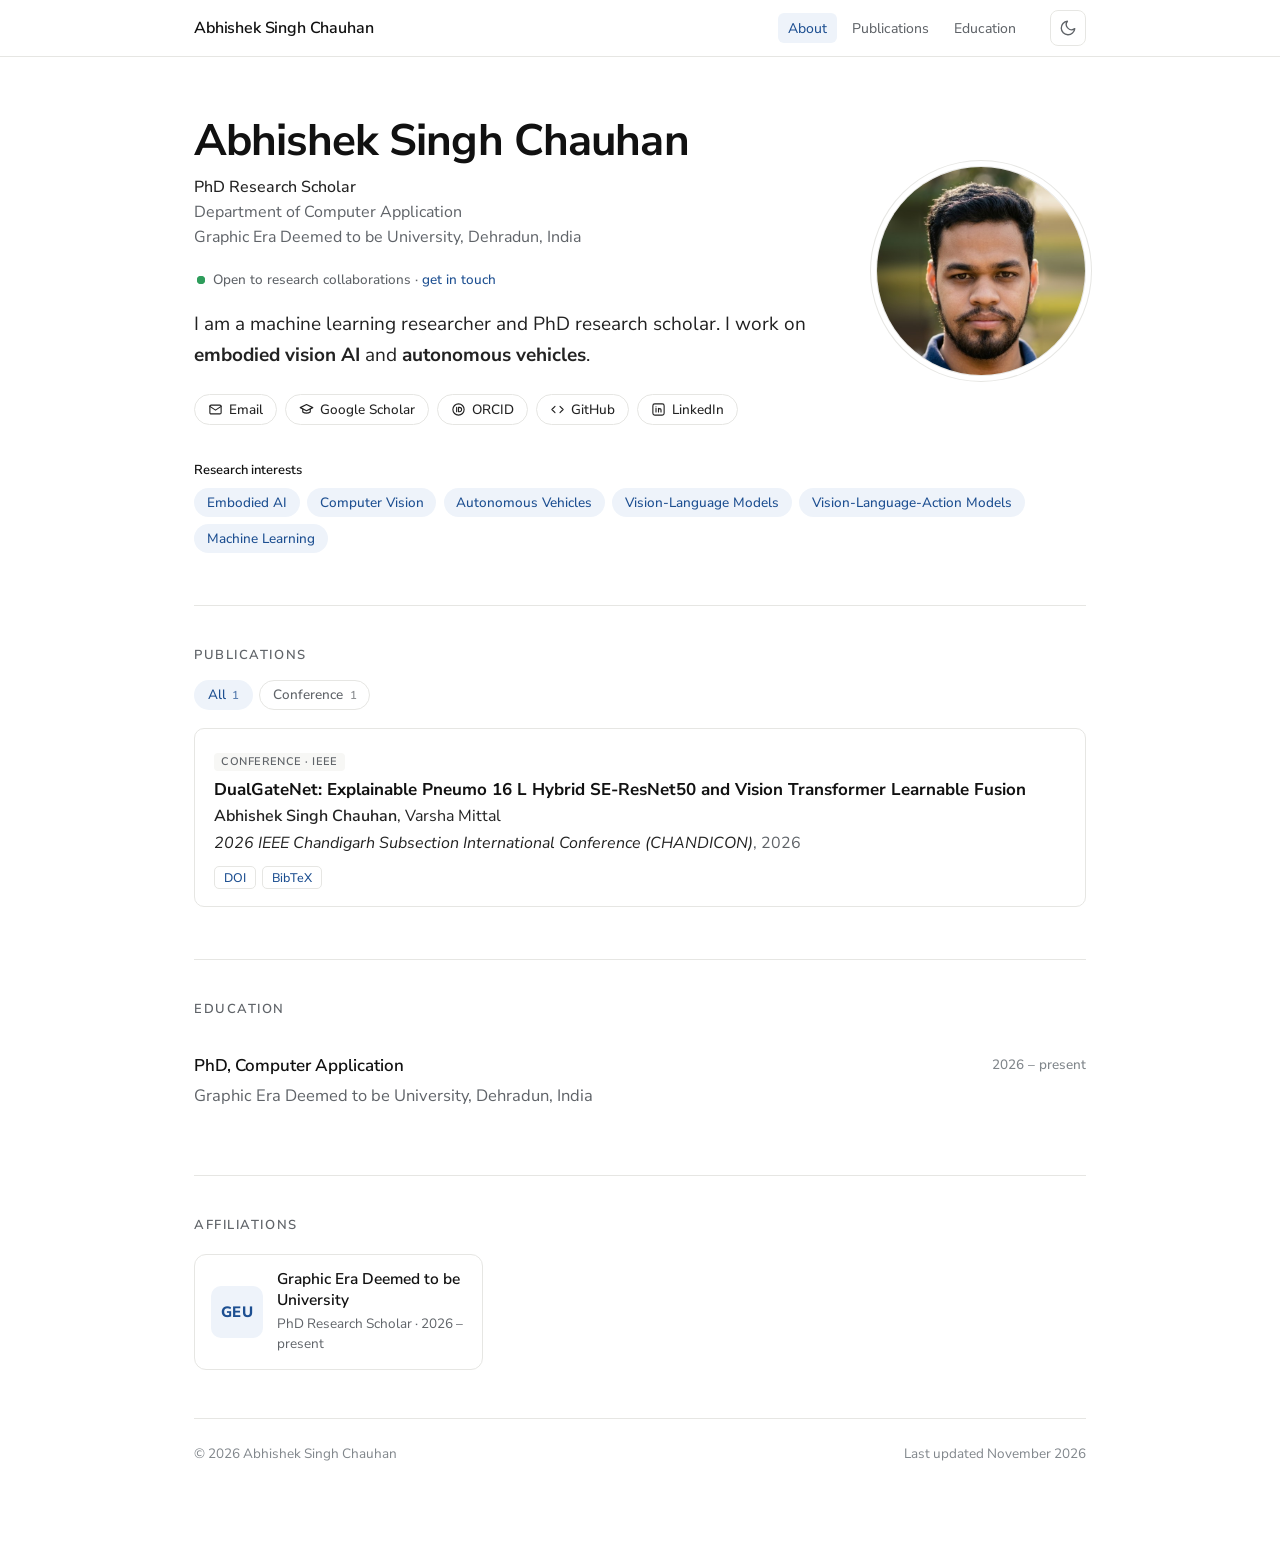
==== commit fc65ef4f: "Rebuild site" ====
--- a/index.html
+++ b/index.html
@@ -27,8 +27,8 @@
   <link
     href="https://fonts.googleapis.com/css2?family=Nunito+Sans:ital,opsz,wght@0,6..12,300..800;1,6..12,400&family=JetBrains+Mono:wght@400&display=swap"
     rel="stylesheet" />
-  <link rel="stylesheet" href="assets/style.css" />
-  <script src="assets/theme.js"></script>
+  <link rel="stylesheet" href="assets/style.css?v=cc460544" />
+  <script src="assets/theme.js?v=455b5b2e"></script>
 
   <script type="application/ld+json">
   {
@@ -130,7 +130,8 @@
     <section id="publications" aria-labelledby="pub-h">
       <h2 class="sec" id="pub-h">Publications</h2>
       <!-- PUBLICATIONS:START -->
-      <article class="pub no-thumb">
+      <div class="pub-filters" role="group" aria-label="Filter publications"><button type="button" class="pf on" data-filter="all" aria-pressed="true">All<span class="pf-n">1</span></button><button type="button" class="pf" data-filter="conference" aria-pressed="false">Conference<span class="pf-n">1</span></button></div>
+      <article class="pub no-thumb" data-type="conference">
         
         <div>
           <span class="pub-type">Conference · IEEE</span>
@@ -171,6 +172,22 @@
         <div class="entry-sub">University name, City</div>
       </div>
       -->
+    </section>
+
+    <!-- ═══════════ AFFILIATIONS ═══════════ -->
+    <!-- To use a real logo: put the image in assets/logos/ and replace the <span class="aff-mono">…</span>
+         with <img class="aff-logo" src="assets/logos/FILE.png" alt="" /> -->
+    <section id="affiliations" aria-labelledby="aff-h">
+      <h2 class="sec" id="aff-h">Affiliations</h2>
+      <ul class="affs">
+        <li class="aff">
+          <span class="aff-mono" aria-hidden="true">GEU</span>
+          <span class="aff-text">
+            <span class="aff-name">Graphic Era Deemed to be University</span>
+            <span class="aff-role">PhD Research Scholar · 2026 – present</span>
+          </span>
+        </li>
+      </ul>
     </section>
 
     <!-- ═══════════ WRITING ═══════════ -->
@@ -214,6 +231,19 @@
     });
     updateNav();
 
+    // Publication filter buttons (All / Conference / Journal ...)
+    document.querySelectorAll('.pub-filters .pf').forEach(btn => {
+      btn.addEventListener('click', () => {
+        const f = btn.dataset.filter;
+        document.querySelectorAll('.pub-filters .pf').forEach(b => {
+          b.classList.toggle('on', b === btn); b.setAttribute('aria-pressed', b === btn);
+        });
+        document.querySelectorAll('#publications .pub').forEach(a => {
+          a.hidden = !(f === 'all' || a.dataset.type === f);
+        });
+      });
+    });
+
     // Visitor count shown in the footer (appears once GoatCounter is set up)
     fetch('https://aschauhan5d.goatcounter.com/counter/TOTAL.json')
       .then(r => r.ok ? r.json() : Promise.reject())
--- a/assets/style.css
+++ b/assets/style.css
@@ -523,3 +523,64 @@
   .links { gap: .4rem; }
   .links a { padding: .3rem .6rem; font-size: 13px; }
 }
+
+/* "Open to collaborations" dot: small bounce + soft ping every second */
+.status .dot { position: relative; animation: dot-bounce 1s ease-in-out infinite; }
+.status .dot::after {
+  content: ""; position: absolute; inset: 0; border-radius: 50%;
+  background: #2e9d5b; animation: dot-ping 1s cubic-bezier(0, 0, .2, 1) infinite;
+}
+@keyframes dot-bounce { 0%, 100% { transform: scale(1); } 35% { transform: scale(1.3); } 60% { transform: scale(.95); } }
+@keyframes dot-ping { 0% { transform: scale(1); opacity: .55; } 80%, 100% { transform: scale(2.8); opacity: 0; } }
+.status .dot { box-shadow: none !important; }
+@media (prefers-reduced-motion: reduce) {
+  /* phones with "remove animations" on: no movement, just a soft glow that fades in and out */
+  .status .dot { animation: none; }
+  .status .dot::after { animation: dot-glow 1.6s ease-in-out infinite; transform: scale(2.2); }
+}
+@keyframes dot-glow { 0%, 100% { opacity: 0; } 50% { opacity: .3; } }
+
+/* ── Publication filters ── */
+.pub-filters { display: flex; flex-wrap: wrap; gap: .4rem; margin: -.25rem 0 1.1rem; }
+.pf {
+  display: inline-flex; align-items: center; gap: .4rem;
+  font: 500 13.5px var(--sans); color: var(--muted);
+  background: transparent; border: 1px solid var(--line); border-radius: 999px;
+  padding: .3rem .8rem; cursor: pointer; transition: color .15s, background .15s, border-color .15s;
+}
+.pf:hover { color: var(--heading); border-color: var(--faint); }
+.pf.on { color: var(--accent); background: var(--accent-soft); border-color: transparent; }
+.pf-n { font-size: 11.5px; font-weight: 600; color: inherit; opacity: .7; }
+.pub[hidden] { display: none; }
+
+/* ── Paper thumbnail (figure) ── */
+.pub { grid-template-columns: 200px minmax(0, 1fr); gap: 1.4rem; align-items: start; }
+.pub.no-thumb { grid-template-columns: minmax(0, 1fr); }
+.pub-thumb {
+  width: 200px; aspect-ratio: 4 / 3; object-fit: contain; background: #fff;
+  border: 1px solid var(--line); border-radius: 8px; padding: .35rem;
+}
+@media (max-width: 680px) {
+  .pub { grid-template-columns: minmax(0, 1fr); gap: .9rem; }
+  .pub-thumb { width: 100%; max-width: none; aspect-ratio: 16 / 9; }
+}
+
+/* ── Affiliations ── */
+.affs { list-style: none; display: grid; grid-template-columns: repeat(auto-fill, minmax(260px, 1fr)); gap: .8rem; }
+.aff {
+  display: flex; align-items: center; gap: .9rem;
+  border: 1px solid var(--line); border-radius: 12px; padding: .9rem 1rem;
+}
+.aff-mono, .aff-logo {
+  flex-shrink: 0; width: 52px; height: 52px; border-radius: 10px;
+}
+.aff-mono {
+  display: grid; place-items: center;
+  font: 800 15px var(--sans); letter-spacing: .02em;
+  color: var(--accent); background: var(--accent-soft);
+}
+.aff-logo { object-fit: contain; background: #fff; padding: 4px; border: 1px solid var(--line); }
+.aff-text { display: flex; flex-direction: column; min-width: 0; }
+.aff-name { font: 600 15.5px/1.35 var(--sans); color: var(--heading); }
+.aff-role { font: 400 13.5px/1.5 var(--sans); color: var(--muted); margin-top: .15rem; }
+@media (max-width: 680px) { .affs { grid-template-columns: 1fr; } }
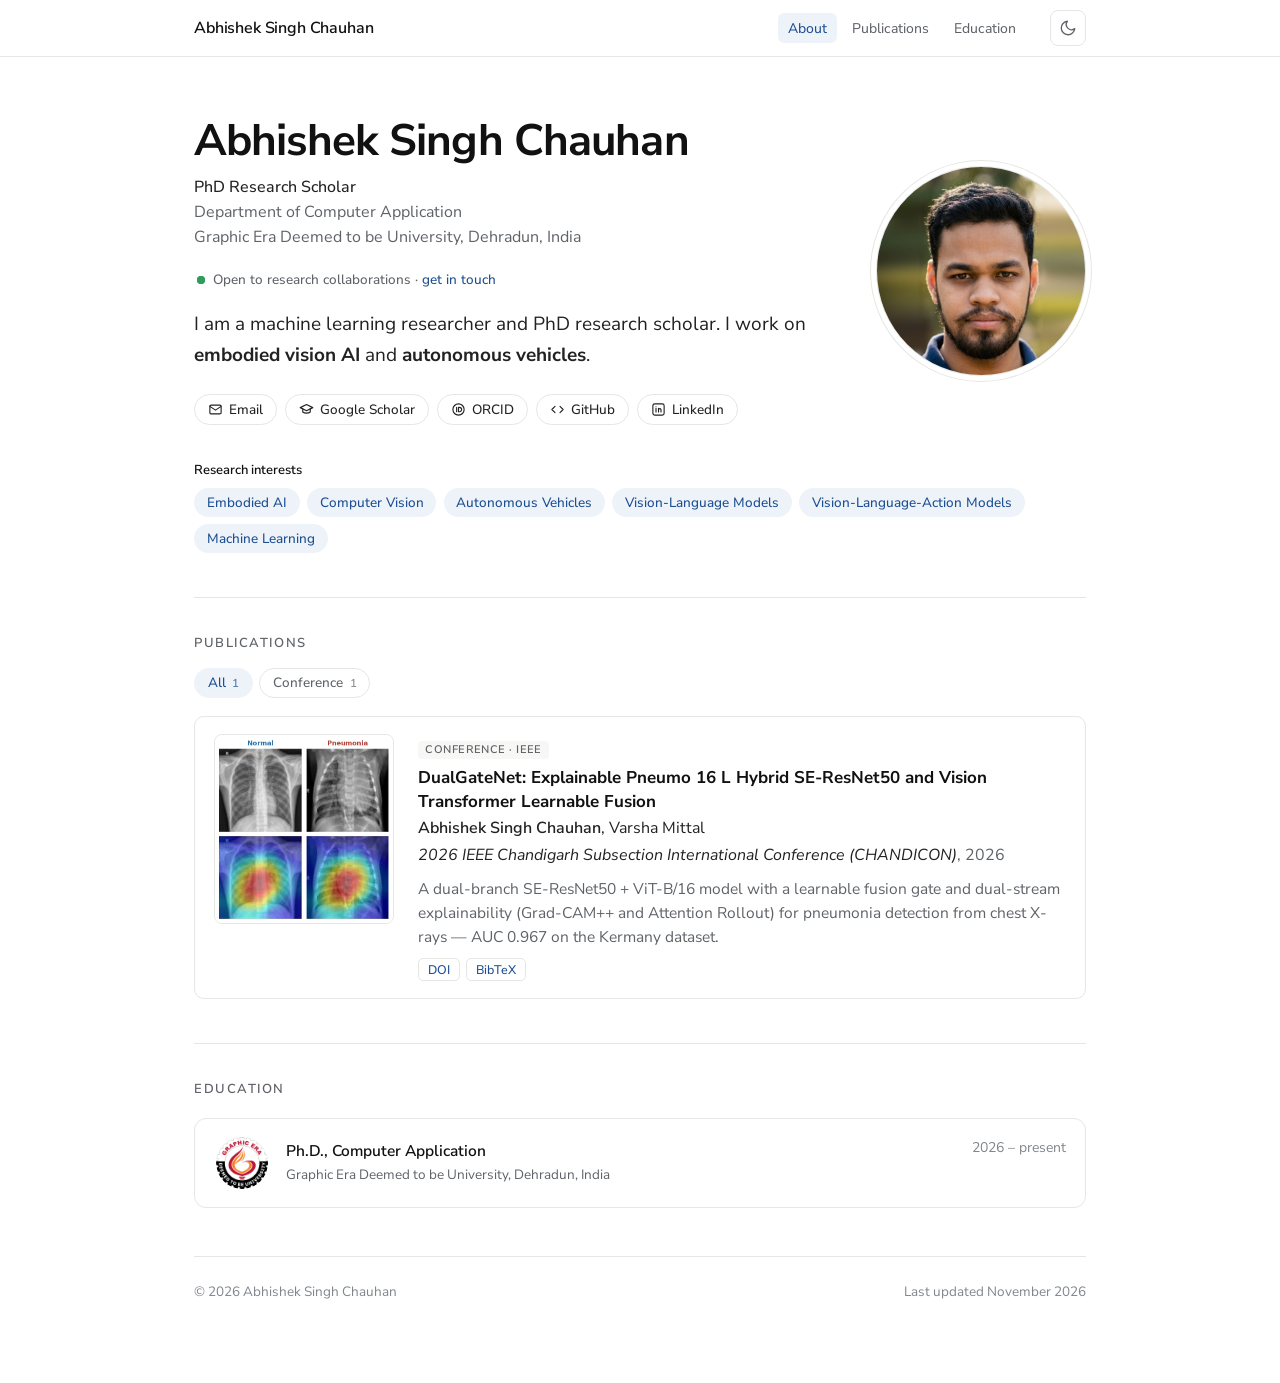
==== commit 6264831c: "Rebuild site" ====
--- a/index.html
+++ b/index.html
@@ -27,7 +27,7 @@
   <link
     href="https://fonts.googleapis.com/css2?family=Nunito+Sans:ital,opsz,wght@0,6..12,300..800;1,6..12,400&family=JetBrains+Mono:wght@400&display=swap"
     rel="stylesheet" />
-  <link rel="stylesheet" href="assets/style.css?v=cc460544" />
+  <link rel="stylesheet" href="assets/style.css?v=9d68a6cd" />
   <script src="assets/theme.js?v=455b5b2e"></script>
 
   <script type="application/ld+json">
@@ -131,14 +131,14 @@
       <h2 class="sec" id="pub-h">Publications</h2>
       <!-- PUBLICATIONS:START -->
       <div class="pub-filters" role="group" aria-label="Filter publications"><button type="button" class="pf on" data-filter="all" aria-pressed="true">All<span class="pf-n">1</span></button><button type="button" class="pf" data-filter="conference" aria-pressed="false">Conference<span class="pf-n">1</span></button></div>
-      <article class="pub no-thumb" data-type="conference">
-        
+      <article class="pub" data-type="conference">
+        <img class="pub-thumb" src="assets/papers/dualgatenet.jpg" alt="" loading="lazy" />
         <div>
           <span class="pub-type">Conference · IEEE</span>
           <a class="pub-title" href="https://doi.org/10.1109/chandicon70877.2026.11767777" target="_blank" rel="noopener">DualGateNet: Explainable Pneumo 16 L Hybrid SE-ResNet50 and Vision Transformer Learnable Fusion</a>
           <div class="pub-authors"><span class="me">Abhishek Singh Chauhan</span>, Varsha Mittal</div>
           <div class="pub-venue"><em>2026 IEEE Chandigarh Subsection International Conference (CHANDICON)</em>, 2026</div>
-          
+          <p class="pub-tldr">A dual-branch SE-ResNet50 + ViT-B/16 model with a learnable fusion gate and dual-stream explainability (Grad-CAM++ and Attention Rollout) for pneumonia detection from chest X-rays — AUC 0.967 on the Kermany dataset.</p>
           <div class="pub-links"><a href="https://doi.org/10.1109/chandicon70877.2026.11767777" target="_blank" rel="noopener">DOI</a><details><summary>BibTeX</summary><pre class="bibtex">@inproceedings{chauhan2026dualgatenet,
   title    = {{DualGateNet: Explainable Pneumo 16 L Hybrid SE-ResNet50 and Vision Transformer Learnable Fusion}},
   author   = {Abhishek Singh Chauhan and Varsha Mittal},
@@ -160,32 +160,16 @@
     <!-- ═══════════ EDUCATION ═══════════ -->
     <section id="education" aria-labelledby="edu-h">
       <h2 class="sec" id="edu-h">Education</h2>
-      <div class="entry">
-        <div class="entry-title">PhD, Computer Application</div>
-        <div class="entry-when">2026 – present</div>
-        <div class="entry-sub">Graphic Era Deemed to be University, Dehradun, India</div>
-      </div>
-      <!-- Add earlier degrees by copying the block above, e.g.
-      <div class="entry">
-        <div class="entry-title">MCA / M.Tech / B.Tech …</div>
-        <div class="entry-when">2022 – 2024</div>
-        <div class="entry-sub">University name, City</div>
-      </div>
-      -->
-    </section>
-
-    <!-- ═══════════ AFFILIATIONS ═══════════ -->
-    <!-- To use a real logo: put the image in assets/logos/ and replace the <span class="aff-mono">…</span>
-         with <img class="aff-logo" src="assets/logos/FILE.png" alt="" /> -->
-    <section id="affiliations" aria-labelledby="aff-h">
-      <h2 class="sec" id="aff-h">Affiliations</h2>
+      <!-- To use the real logo: put it in assets/logos/ and replace <span class="aff-mono">GEU</span>
+           with <img class="aff-logo" src="assets/logos/geu.png" alt="" /> -->
       <ul class="affs">
         <li class="aff">
-          <span class="aff-mono" aria-hidden="true">GEU</span>
+          <img class="aff-logo" src="assets/logos/geu.png" alt="Graphic Era Deemed to be University logo" width="56" height="56" />
           <span class="aff-text">
-            <span class="aff-name">Graphic Era Deemed to be University</span>
-            <span class="aff-role">PhD Research Scholar · 2026 – present</span>
+            <span class="aff-name">Ph.D., Computer Application</span>
+            <span class="aff-role">Graphic Era Deemed to be University, Dehradun, India</span>
           </span>
+          <span class="aff-when">2026 – present</span>
         </li>
       </ul>
     </section>
--- a/assets/style.css
+++ b/assets/style.css
@@ -554,19 +554,20 @@
 .pub[hidden] { display: none; }
 
 /* ── Paper thumbnail (figure) ── */
-.pub { grid-template-columns: 200px minmax(0, 1fr); gap: 1.4rem; align-items: start; }
+.pub { grid-template-columns: 180px minmax(0, 1fr); gap: 1.5rem; align-items: start; }
 .pub.no-thumb { grid-template-columns: minmax(0, 1fr); }
 .pub-thumb {
-  width: 200px; aspect-ratio: 4 / 3; object-fit: contain; background: #fff;
-  border: 1px solid var(--line); border-radius: 8px; padding: .35rem;
-}
+  width: 180px; height: auto; aspect-ratio: auto; object-fit: contain; background: #fff;
+  border: 1px solid var(--line); border-radius: 8px; padding: 0;
+}
+.pub-tldr { font-size: 15.5px; line-height: 1.55; color: var(--muted); margin-top: .5rem; }
 @media (max-width: 680px) {
   .pub { grid-template-columns: minmax(0, 1fr); gap: .9rem; }
-  .pub-thumb { width: 100%; max-width: none; aspect-ratio: 16 / 9; }
+  .pub-thumb { width: 100%; max-width: 210px; }
 }
 
 /* ── Affiliations ── */
-.affs { list-style: none; display: grid; grid-template-columns: repeat(auto-fill, minmax(260px, 1fr)); gap: .8rem; }
+.affs { list-style: none; display: grid; grid-template-columns: 1fr; gap: .8rem; }
 .aff {
   display: flex; align-items: center; gap: .9rem;
   border: 1px solid var(--line); border-radius: 12px; padding: .9rem 1rem;
@@ -584,3 +585,16 @@
 .aff-name { font: 600 15.5px/1.35 var(--sans); color: var(--heading); }
 .aff-role { font: 400 13.5px/1.5 var(--sans); color: var(--muted); margin-top: .15rem; }
 @media (max-width: 680px) { .affs { grid-template-columns: 1fr; } }
+
+.aff-when { margin-left: auto; padding-left: 1rem; font: 400 14px var(--sans); color: var(--faint); white-space: nowrap; align-self: flex-start; padding-top: .15rem; }
+.aff { padding: 1rem 1.2rem; gap: 1rem; }
+@media (max-width: 680px) {
+  .aff { display: grid; grid-template-columns: 52px minmax(0, 1fr); column-gap: .9rem; row-gap: .2rem; align-items: start; }
+  .aff-mono, .aff-logo { grid-row: 1 / span 2; }
+  .aff-text { grid-column: 2; }
+  .aff-when { grid-column: 2; margin: 0; padding: 0; font-size: 13px; }
+}
+/* a little less empty space between sections */
+@media (min-width: 681px) { section { margin-top: 2.75rem; padding-top: 2.25rem; } }
+
+.aff-logo { width: 56px; height: 56px; padding: 2px; border: 0; border-radius: 50%; background: #fff; object-fit: contain; }
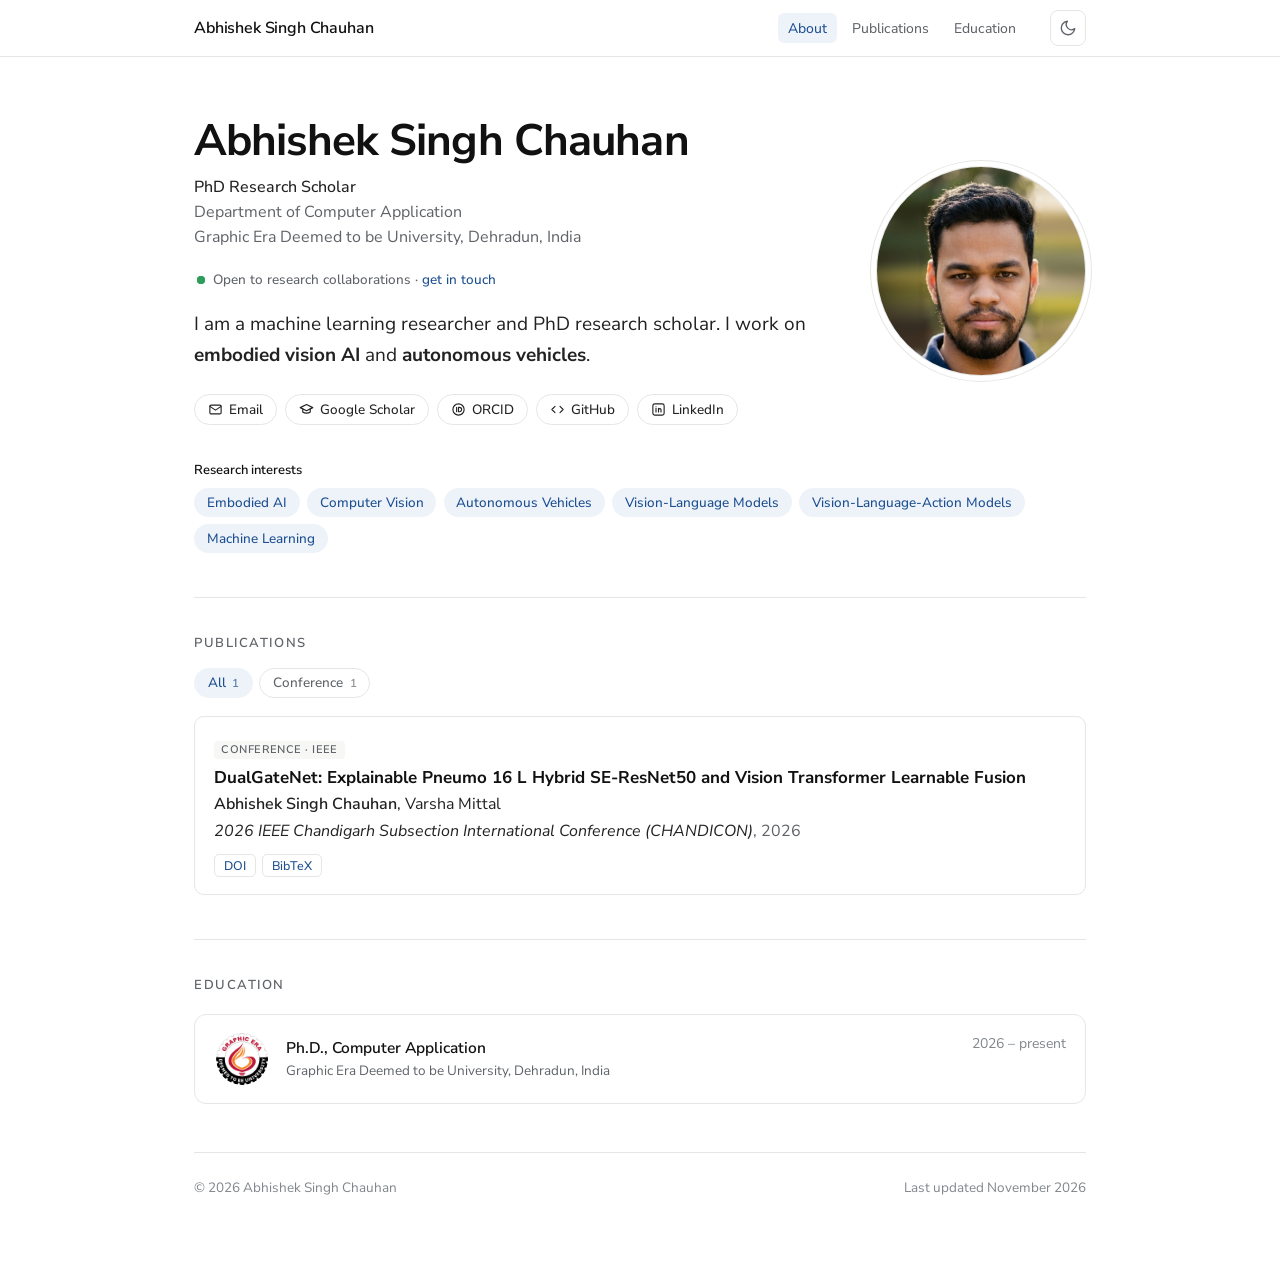
==== commit 331ecabb: "Rebuild site" ====
--- a/index.html
+++ b/index.html
@@ -27,7 +27,7 @@
   <link
     href="https://fonts.googleapis.com/css2?family=Nunito+Sans:ital,opsz,wght@0,6..12,300..800;1,6..12,400&family=JetBrains+Mono:wght@400&display=swap"
     rel="stylesheet" />
-  <link rel="stylesheet" href="assets/style.css?v=9d68a6cd" />
+  <link rel="stylesheet" href="assets/style.css?v=356ea518" />
   <script src="assets/theme.js?v=455b5b2e"></script>
 
   <script type="application/ld+json">
@@ -131,14 +131,14 @@
       <h2 class="sec" id="pub-h">Publications</h2>
       <!-- PUBLICATIONS:START -->
       <div class="pub-filters" role="group" aria-label="Filter publications"><button type="button" class="pf on" data-filter="all" aria-pressed="true">All<span class="pf-n">1</span></button><button type="button" class="pf" data-filter="conference" aria-pressed="false">Conference<span class="pf-n">1</span></button></div>
-      <article class="pub" data-type="conference">
-        <img class="pub-thumb" src="assets/papers/dualgatenet.jpg" alt="" loading="lazy" />
+      <article class="pub no-thumb" data-type="conference">
+        
         <div>
           <span class="pub-type">Conference · IEEE</span>
           <a class="pub-title" href="https://doi.org/10.1109/chandicon70877.2026.11767777" target="_blank" rel="noopener">DualGateNet: Explainable Pneumo 16 L Hybrid SE-ResNet50 and Vision Transformer Learnable Fusion</a>
           <div class="pub-authors"><span class="me">Abhishek Singh Chauhan</span>, Varsha Mittal</div>
           <div class="pub-venue"><em>2026 IEEE Chandigarh Subsection International Conference (CHANDICON)</em>, 2026</div>
-          <p class="pub-tldr">A dual-branch SE-ResNet50 + ViT-B/16 model with a learnable fusion gate and dual-stream explainability (Grad-CAM++ and Attention Rollout) for pneumonia detection from chest X-rays — AUC 0.967 on the Kermany dataset.</p>
+          
           <div class="pub-links"><a href="https://doi.org/10.1109/chandicon70877.2026.11767777" target="_blank" rel="noopener">DOI</a><details><summary>BibTeX</summary><pre class="bibtex">@inproceedings{chauhan2026dualgatenet,
   title    = {{DualGateNet: Explainable Pneumo 16 L Hybrid SE-ResNet50 and Vision Transformer Learnable Fusion}},
   author   = {Abhishek Singh Chauhan and Varsha Mittal},
--- a/assets/style.css
+++ b/assets/style.css
@@ -563,7 +563,8 @@
 .pub-tldr { font-size: 15.5px; line-height: 1.55; color: var(--muted); margin-top: .5rem; }
 @media (max-width: 680px) {
   .pub { grid-template-columns: minmax(0, 1fr); gap: .9rem; }
-  .pub-thumb { width: 100%; max-width: 210px; }
+  /* phone: figure sits in a full-width white panel, centered, not too tall */
+  .pub-thumb { width: 100%; max-width: none; height: 230px; object-fit: contain; padding: .5rem; }
 }
 
 /* ── Affiliations ── */
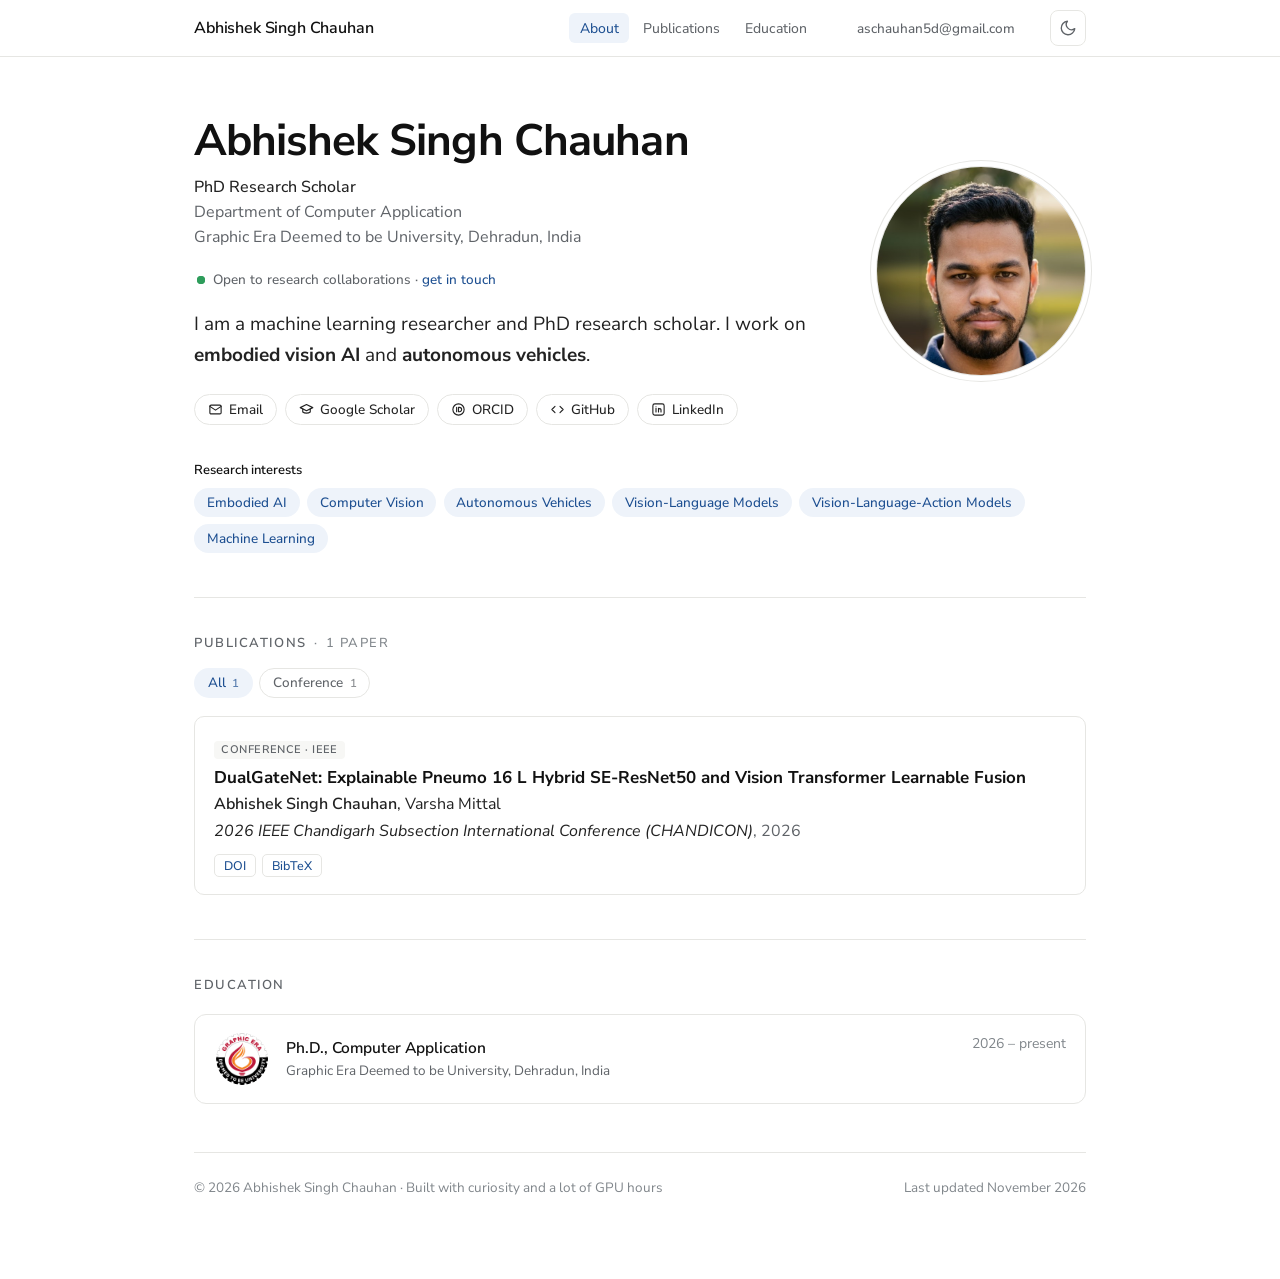
==== commit 63b069a1: "Rebuild site" ====
--- a/index.html
+++ b/index.html
@@ -27,7 +27,7 @@
   <link
     href="https://fonts.googleapis.com/css2?family=Nunito+Sans:ital,opsz,wght@0,6..12,300..800;1,6..12,400&family=JetBrains+Mono:wght@400&display=swap"
     rel="stylesheet" />
-  <link rel="stylesheet" href="assets/style.css?v=356ea518" />
+  <link rel="stylesheet" href="assets/style.css?v=1426f7ce" />
   <script src="assets/theme.js?v=455b5b2e"></script>
 
   <script type="application/ld+json">
@@ -68,6 +68,7 @@
         <a href="#education">Education</a>
         <a href="#writing" hidden>Writing</a>
       </div>
+      <a class="nav-mail" href="mailto:aschauhan5d@gmail.com">aschauhan5d@gmail.com</a>
       <button class="theme-toggle" id="theme-toggle" type="button" aria-label="Switch theme">
         <svg class="icon-moon" viewBox="0 0 24 24" fill="none" stroke="currentColor" stroke-width="1.8" stroke-linecap="round" stroke-linejoin="round" aria-hidden="true"><path d="M21 12.8A9 9 0 1 1 11.2 3a7 7 0 0 0 9.8 9.8z"/></svg>
         <svg class="icon-sun" viewBox="0 0 24 24" fill="none" stroke="currentColor" stroke-width="1.8" stroke-linecap="round" stroke-linejoin="round" aria-hidden="true"><circle cx="12" cy="12" r="4.2"/><path d="M12 2v2.2M12 19.8V22M4.2 4.2l1.6 1.6M18.2 18.2l1.6 1.6M2 12h2.2M19.8 12H22M4.2 19.8l1.6-1.6M18.2 5.8l1.6-1.6"/></svg>
@@ -128,7 +129,7 @@
 
     <!-- ═══════════ PUBLICATIONS ═══════════ -->
     <section id="publications" aria-labelledby="pub-h">
-      <h2 class="sec" id="pub-h">Publications</h2>
+      <h2 class="sec" id="pub-h">Publications<span class="sec-count">1 paper</span></h2>
       <!-- PUBLICATIONS:START -->
       <div class="pub-filters" role="group" aria-label="Filter publications"><button type="button" class="pf on" data-filter="all" aria-pressed="true">All<span class="pf-n">1</span></button><button type="button" class="pf" data-filter="conference" aria-pressed="false">Conference<span class="pf-n">1</span></button></div>
       <article class="pub no-thumb" data-type="conference">
@@ -177,6 +178,7 @@
     <!-- ═══════════ WRITING ═══════════ -->
     <section id="writing" hidden aria-labelledby="writing-h">
       <h2 class="sec" id="writing-h">Writing</h2>
+      <p class="sec-tagline">Notes from the lab: tutorials, paper walkthroughs and things I learn along the way.</p>
       <ul class="posts">
         <!-- POSTS:START -->
         <li>No posts yet.</li>
@@ -185,7 +187,7 @@
     </section>
 
     <footer class="footer">
-      <span>© <span id="year">2026</span> Abhishek Singh Chauhan</span>
+      <span>© <span id="year">2026</span> Abhishek Singh Chauhan · Built with curiosity and a lot of GPU hours</span>
       <span><!-- UPDATED:START -->Last updated November 2026<!-- UPDATED:END --><span class="visits" id="visits" hidden></span></span>
     </footer>
   </main>
--- a/assets/style.css
+++ b/assets/style.css
@@ -599,3 +599,59 @@
 @media (min-width: 681px) { section { margin-top: 2.75rem; padding-top: 2.25rem; } }
 
 .aff-logo { width: 56px; height: 56px; padding: 2px; border: 0; border-radius: 50%; background: #fff; object-fit: contain; }
+
+/* ── ideas from rmehan.dev ── */
+/* count next to section headings: PUBLICATIONS · 1 PAPER */
+.sec-count { color: var(--faint); font-weight: 500; }
+h2.sec:has(.sec-count) { gap: 0; }
+.sec-count::before { content: "\00B7"; margin: 0 .55em; }
+.sec-tagline { font: 400 16px/1.55 var(--sans); color: var(--muted); margin: -.6rem 0 1.25rem; }
+
+/* email in the top menu (laptop) */
+.nav-mail {
+  font: 500 13.5px var(--sans); color: var(--muted); white-space: nowrap;
+  padding: .35rem .7rem; border-radius: 6px; margin-left: .25rem;
+}
+.nav-mail:hover { color: var(--accent); background: var(--accent-soft); }
+@media (max-width: 860px) { .nav-mail { display: none; } }
+
+/* writing: one card per post */
+.posts { display: grid; gap: .8rem; }
+.posts li.post-card { padding: 0; border: 0; }
+.post-card-link {
+  display: grid; grid-template-columns: minmax(0, 1fr); gap: 1.2rem;
+  border: 1px solid var(--line); border-radius: 12px; padding: 1.1rem 1.25rem;
+  color: inherit; text-decoration: none;
+  transition: border-color .15s, transform .15s, box-shadow .15s;
+}
+.post-card.has-cover .post-card-link { grid-template-columns: 170px minmax(0, 1fr); }
+.post-card-link:hover {
+  border-color: color-mix(in srgb, var(--accent) 45%, var(--line));
+  transform: translateY(-2px); box-shadow: 0 6px 18px -10px color-mix(in srgb, var(--accent) 40%, transparent);
+}
+.post-cover { width: 100%; aspect-ratio: 16 / 10; object-fit: cover; border-radius: 8px; background: var(--panel); }
+.post-card-body { display: flex; flex-direction: column; gap: .3rem; min-width: 0; }
+.post-badge {
+  align-self: flex-start; font: 700 11px var(--sans); letter-spacing: .05em; text-transform: uppercase;
+  color: #9a5b00; background: #fff1d6; border-radius: 4px; padding: .12rem .45rem; margin-bottom: .15rem;
+}
+:root[data-theme="dark"] .post-badge { color: #ffcf7a; background: #3a2c12; }
+.post-title { font: 700 18px/1.35 var(--sans); color: var(--heading); }
+.post-card-link:hover .post-title { color: var(--accent); }
+.post-card .post-excerpt { font-size: 15.5px; line-height: 1.55; color: var(--muted); margin: 0; }
+.post-card .post-meta { margin-top: .15rem; }
+.post-tags { display: flex; flex-wrap: wrap; gap: .35rem; margin-top: .35rem; }
+.post-tag {
+  font: 500 12px var(--sans); color: var(--accent); background: var(--accent-soft);
+  border-radius: 999px; padding: .1rem .55rem;
+}
+@media (max-width: 680px) {
+  .post-card.has-cover .post-card-link { grid-template-columns: minmax(0, 1fr); }
+  .post-card-link { padding: 1rem; }
+}
+@media (prefers-reduced-motion: reduce) { .post-card-link:hover { transform: none; } }
+/* phone menu with many links: soft fade on the right shows it can scroll */
+@media (max-width: 680px) {
+  .nav-links { overflow-x: auto; scrollbar-width: none; -webkit-mask-image: linear-gradient(to right, #000 82%, transparent); mask-image: linear-gradient(to right, #000 82%, transparent); padding-right: 1.25rem; }
+  .nav-links::-webkit-scrollbar { display: none; }
+}
